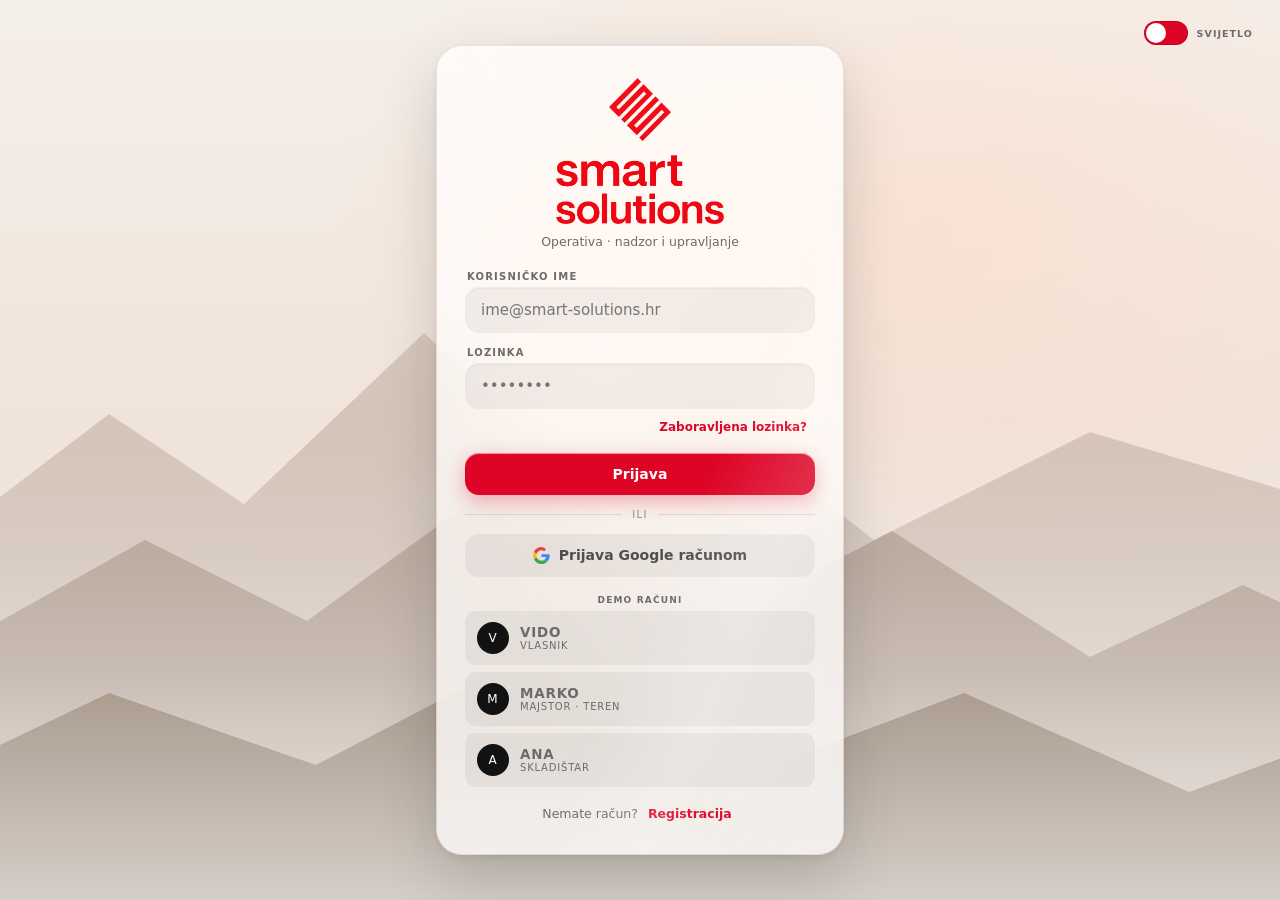
==== index.html @ b4aebbee "Fix all 30 confirmed findings from the multi-agent audit Correctness: role lockout impossible (empty" ====
<!doctype html>
<html lang="hr">
<head>
<meta charset="utf-8">
<meta name="viewport" content="width=device-width,initial-scale=1,viewport-fit=cover">
<meta name="theme-color" content="#F7F7F6">
<title>Smart Solutions · Operativa</title>
<link rel="icon" type="image/png" sizes="32x32" href="brand/favicon-32.png">
<link rel="apple-touch-icon" sizes="180x180" href="brand/apple-touch-180.png">
<link rel="manifest" href="manifest.webmanifest">
<link rel="stylesheet" href="css/app.css">
</head>
<body>
<!-- Splash: shown immediately, replaced by the login gate or the app shell. -->
<div id="splash" class="splash" aria-hidden="true">
  <div class="splash-mark logo-fx logo-mark-fx shine">
    <img src="brand/logo-mark.png" alt="">
  </div>
  <div class="splash-word"><img src="brand/logo-word.png" alt="smart solutions"></div>
</div>
<div id="app-root"></div>
<noscript>Smart Solutions Operativa zahtijeva JavaScript.</noscript>
<script type="module" src="js/app.js"></script>
</body>
</html>
---- css/app.css ----
/* ============================================================================
   Smart Solutions · Operativa — design language.
   Tokens follow the reference implementation (reference/nadzor-flote-
   dubrovnik.html) and design/DESIGN-DIRECTION.md: logo red, glass surfaces,
   snap easing, light/dark parity, reduced-motion support.
   ========================================================================== */

:root{
  --red:#DD0426; --red-d:#B00320; --red-soft:rgba(221,4,38,.08); --night:#121212;
  --ink:#121212; --ink2:#4F4F4F; --ink3:#6B6B6B; --ink4:#8A8A8A; --ink5:#E4E4E4;
  --paper:#F7F7F6; --sunk:rgba(18,18,18,.05);
  --glass:rgba(255,255,255,.58); --glass2:rgba(255,255,255,.74);
  --line:rgba(18,18,18,.10); --line2:rgba(18,18,18,.2);
  --display:"Archivo Black","Arial Black","Helvetica Neue",-apple-system,BlinkMacSystemFont,
            "Segoe UI",Roboto,system-ui,sans-serif;
  --sans:-apple-system,BlinkMacSystemFont,"Segoe UI",Roboto,"Helvetica Neue",system-ui,sans-serif;
  --mono:ui-monospace,"SF Mono","Cascadia Mono",Consolas,monospace;
  --snap:cubic-bezier(.2,0,0,1); --t:.2s;
  --rail:72px; --rail-open:280px;
  --r-card:20px; --r-ctl:14px;
  --shadow-1:0 1px 2px rgba(15,18,20,.05), 0 10px 30px rgba(15,18,20,.08);
  --shadow-2:0 2px 6px rgba(15,18,20,.07), 0 24px 60px rgba(15,18,20,.16);
  --hairline:inset 0 1px 0 rgba(255,255,255,.55);
  --bg-scene:url("../brand/bg-dawn.svg");
}
:root[data-theme="dark"]{
  --ink:#F4F4F4; --ink2:#B0B0B0; --ink3:#8C8C8C; --ink4:#757575; --ink5:#2C2C2C;
  --paper:#0D0D0D; --sunk:rgba(255,255,255,.06);
  --glass:rgba(20,26,32,.42); --glass2:rgba(22,28,34,.58);
  --line:rgba(255,255,255,.11); --line2:rgba(255,255,255,.2);
  --shadow-1:0 1px 2px rgba(0,0,0,.35), 0 10px 30px rgba(0,0,0,.45);
  --shadow-2:0 2px 6px rgba(0,0,0,.4), 0 24px 60px rgba(0,0,0,.6);
  --hairline:inset 0 1px 0 rgba(255,255,255,.09);
  --bg-scene:url("../brand/bg-night.svg");
}

*{box-sizing:border-box;-webkit-tap-highlight-color:transparent}
html,body{margin:0;padding:0;background:var(--paper);min-height:100%}
body{font-family:var(--sans);color:var(--ink);-webkit-font-smoothing:antialiased;
     transition:background .18s linear,color .18s linear;
     padding:env(safe-area-inset-top) env(safe-area-inset-right) env(safe-area-inset-bottom) env(safe-area-inset-left)}
button{font-family:inherit;color:inherit;background:none;border:0;cursor:pointer;font-size:inherit}
:focus-visible{outline:2px solid var(--red);outline-offset:2px}
a{color:var(--red);text-underline-offset:3px}
.mono{font-family:var(--mono);font-variant-numeric:tabular-nums}
::selection{background:var(--red);color:#fff}
@media (prefers-reduced-motion:reduce){*{animation:none!important;transition:none!important}}

/* nature behind everything: the glass has something real to refract. The
   scene sits far back, heavily veiled by the paper tone, so content stays
   calm while every frosted surface picks up depth. */
.wash{position:fixed;inset:0;pointer-events:none;z-index:0;
  background-image:var(--bg-scene);background-size:cover;background-position:center bottom;
  opacity:.5}
.wash::after{content:"";position:absolute;inset:0;
  background:linear-gradient(180deg,
    color-mix(in srgb, var(--paper) 88%, transparent) 0%,
    color-mix(in srgb, var(--paper) 62%, transparent) 46%,
    color-mix(in srgb, var(--paper) 78%, transparent) 100%)}
:root[data-theme="dark"] .wash{opacity:.6}

/* ══ the real logo, animated ══ */
.logo-fx{position:relative;display:inline-block;line-height:0;
         transition:transform .22s var(--snap),filter .22s var(--snap)}
.logo-fx img{display:block;width:100%;height:100%;object-fit:contain}
.logo-fx::after{content:"";position:absolute;inset:0;opacity:0;pointer-events:none;
  -webkit-mask:var(--logo-mask) center/contain no-repeat;
          mask:var(--logo-mask) center/contain no-repeat;
  background:linear-gradient(115deg,transparent 32%,rgba(255,255,255,.95) 50%,transparent 68%);
  background-size:240% 100%;background-position:130% 0}
.logo-fx:hover{transform:rotate(-3deg) scale(1.07);
  filter:drop-shadow(0 6px 18px rgba(221,4,38,.35))}
.logo-fx:hover::after,.logo-fx.shine::after{animation:sheen .9s var(--snap)}
@keyframes sheen{0%{background-position:130% 0;opacity:1}100%{background-position:-40% 0;opacity:1}}
.logo-mark-fx{--logo-mask:url("../brand/logo-mark.png")}
.logo-word-fx{--logo-mask:url("../brand/logo-word.png")}
.logo-idle img{animation:logo-idle 7s ease-in-out infinite}
@keyframes logo-idle{0%,100%{filter:drop-shadow(0 0 0 rgba(221,4,38,0))}
  50%{filter:drop-shadow(0 4px 16px rgba(221,4,38,.28))}}

.meta{font-size:9px;font-weight:800;letter-spacing:.13em;text-transform:uppercase;color:var(--ink3)}
.d{font-family:var(--display);font-weight:900;text-transform:uppercase;letter-spacing:-.035em}

/* ══ splash ══ */
.splash{position:fixed;inset:0;z-index:100;display:grid;place-items:center;align-content:center;
        gap:26px;background:#0b1220 url("../brand/bg-night.svg") center bottom/cover no-repeat}
.splash::before{content:"";position:absolute;inset:0;
  background:radial-gradient(60% 50% at 50% 42%, rgba(11,18,32,.0) 0%, rgba(11,18,32,.72) 100%)}
.splash-mark{width:120px;height:118px;position:relative;animation:splash-in .8s var(--snap) both;
  filter:drop-shadow(0 10px 34px rgba(221,4,38,.4))}
.splash-mark img{width:100%;height:100%;object-fit:contain;display:block}
.splash-word{width:min(230px,56vw);position:relative;animation:splash-in .8s var(--snap) .18s both;
  filter:drop-shadow(0 4px 22px rgba(0,0,0,.5))}
.splash-word img{width:100%;display:block}
.splash.out{animation:splash-out .32s var(--snap) both}
@keyframes splash-in{from{opacity:0;transform:scale(.85) translateY(10px)}to{opacity:1;transform:none}}
@keyframes splash-out{to{opacity:0;visibility:hidden}}

/* ══ login gate — nature scene, fogged glass card, soft light shaft ══ */
.gate{min-height:100dvh;display:grid;place-items:center;padding:24px;position:relative;z-index:1}
.gate-bg{position:fixed;inset:0;z-index:0;background-image:var(--bg-scene);
         background-size:cover;background-position:center bottom}
.gate-bg::after{content:"";position:absolute;inset:0;
  background:linear-gradient(180deg,
    color-mix(in srgb, var(--paper) 18%, transparent) 0%,
    transparent 45%,
    color-mix(in srgb, var(--paper) 34%, transparent) 100%)}
.login{width:min(408px,94vw);background:var(--glass2);
       backdrop-filter:blur(42px) saturate(180%);-webkit-backdrop-filter:blur(42px) saturate(180%);
       border:1px solid var(--line);border-radius:26px;padding:32px 28px;position:relative;z-index:1;
       overflow:hidden;box-shadow:var(--shadow-2),var(--hairline);
       animation:card-in .4s var(--snap) both}
/* the light shaft: a soft diagonal beam falling across the frost */
.login::before{content:"";position:absolute;top:-70%;right:-24%;width:52%;height:240%;
  transform:rotate(24deg);pointer-events:none;
  background:linear-gradient(90deg,transparent,rgba(255,255,255,.16) 45%,rgba(255,255,255,.05) 60%,transparent)}
:root[data-theme="dark"] .login::before{
  background:linear-gradient(90deg,transparent,rgba(255,255,255,.09) 45%,rgba(255,255,255,.03) 60%,transparent)}
@keyframes card-in{from{opacity:0;transform:translateY(16px) scale(.98)}to{opacity:1;transform:none}}
.login .mark{display:block;width:64px;height:63px;margin:0 auto 14px}
.login .word{display:block;width:168px;margin:0 auto 6px;text-align:center}
.login .sub{text-align:center;margin:0 0 22px;font-size:12.5px;color:var(--ink3)}
.login label{display:block;font-size:10px;font-weight:800;letter-spacing:.12em;
             text-transform:uppercase;color:var(--ink3);margin:14px 2px 5px}
.login input{width:100%;background:var(--sunk);border:1px solid transparent;border-radius:var(--r-ctl);
             padding:13px 15px;color:var(--ink);font-size:15px;font-family:inherit;outline:none;
             box-shadow:inset 0 1px 2px rgba(15,18,20,.05);
             transition:border-color .12s linear,background .12s linear}
.login input:focus{border-color:var(--red);background:transparent}
.btn{display:flex;align-items:center;justify-content:center;gap:9px;width:100%;padding:13px;
     border-radius:var(--r-ctl);font-weight:800;font-size:14px;
     transition:border-radius var(--t) var(--snap),background var(--t) linear,color var(--t) linear,
                box-shadow var(--t) linear,transform var(--t) var(--snap)}
.btn:hover{border-radius:9px;transform:translateY(-1px)}
.btn:active{transform:translateY(0) scale(.99)}
.btn-red{background:var(--red);color:#fff;box-shadow:0 6px 20px rgba(221,4,38,.3),var(--hairline)}
.btn-red:hover{background:var(--red-d);box-shadow:0 10px 28px rgba(221,4,38,.4)}
.btn-ghost{background:var(--sunk);color:var(--ink2)}
.btn-ghost:hover{color:var(--ink)}
.login .aux{display:flex;justify-content:space-between;align-items:center;margin:10px 2px 18px;
            font-size:12px;color:var(--ink3)}
.login .aux button{color:var(--red);font-weight:700;font-size:12px}
.login .or{display:flex;align-items:center;gap:10px;color:var(--ink4);font-size:10px;
           letter-spacing:.14em;text-transform:uppercase;margin:14px 0}
.login .or::before,.login .or::after{content:"";flex:1;height:1px;background:var(--line)}
.login .create{text-align:center;margin-top:18px;font-size:12.5px;color:var(--ink3)}
.login .create button{color:var(--red);font-weight:800}
.demo-users{display:grid;gap:7px;margin-top:6px}
.demo-user{display:flex;align-items:center;gap:11px;padding:11px 12px;border-radius:11px;
           background:var(--sunk);text-align:left;
           transition:border-radius var(--t) var(--snap),background var(--t) linear}
.demo-user:hover{background:var(--red-soft)}
.demo-user .av{width:32px;height:32px;flex:0 0 32px;border-radius:50%;background:var(--night);
               color:#fff;display:grid;place-items:center;font-family:var(--display);font-size:12px}
:root[data-theme="dark"] .demo-user .av{background:var(--red)}
.demo-user b{display:block;font-size:13.5px}
.demo-user span{font-size:10px;color:var(--ink3);letter-spacing:.08em;text-transform:uppercase}

/* theme slider */
.theme{display:inline-flex;align-items:center;gap:9px;padding:7px 9px;border-radius:9px;
       transition:border-radius var(--t) var(--snap),background var(--t) linear}
.theme:hover{background:var(--sunk)}
.tr{width:44px;height:24px;flex:0 0 44px;border-radius:13px;background:var(--red);position:relative;
    box-shadow:inset 0 0 0 1px rgba(0,0,0,.12)}
.tr i{position:absolute;top:2px;left:2px;width:20px;height:20px;border-radius:50%;background:#fff;
      transition:transform .16s var(--snap),background .16s linear}
:root[data-theme="dark"] .tr i{transform:translateX(20px);background:var(--night)}
.theme .lbl{font-size:9.5px;font-weight:800;letter-spacing:.11em;text-transform:uppercase;color:var(--ink3)}
.gate .theme{position:fixed;top:max(14px,env(safe-area-inset-top));right:18px;z-index:2}

/* ══ app shell ══ */
.shell{min-height:100dvh;position:relative;z-index:1}
main{min-height:100dvh;padding-left:var(--rail);transition:padding-left .2s var(--snap)}
.shell.pinned main{padding-left:var(--rail-open)}

/* left rail — collapsed 72px, expands on edge hover / pin; never pushes content
   unless pinned (and then smoothly) */
.rail{position:fixed;left:0;top:0;bottom:0;width:var(--rail);z-index:40;display:flex;
      flex-direction:column;gap:4px;padding:14px 10px;overflow:hidden;
      background:var(--glass);backdrop-filter:blur(26px) saturate(190%);
      -webkit-backdrop-filter:blur(26px) saturate(190%);border-right:1px solid var(--line);
      transition:width .2s var(--snap)}
.rail:hover,.rail.open,.rail:focus-within{width:var(--rail-open)}
.rail .brand{display:flex;align-items:center;gap:11px;padding:6px 8px;margin-bottom:10px;
             border-radius:12px;transition:background var(--t) linear}
.rail .brand:hover{background:var(--sunk)}
.rail .mark{width:34px;height:33px;flex:0 0 34px}
.rail .mark .logo-fx{width:100%;height:100%}
.wm-img{width:118px;flex:0 0 118px;opacity:0;transition:opacity .14s linear}
.wm-img .logo-fx{width:100%}
.rail:hover .wm-img,.rail.open .wm-img,.rail:focus-within .wm-img{opacity:1}
.nl{display:flex;align-items:center;gap:12px;width:100%;min-height:48px;padding:0 15px;
    border-radius:10px;font-size:13.5px;font-weight:700;color:var(--ink2);position:relative;
    overflow:hidden;white-space:nowrap;
    transition:border-radius var(--t) var(--snap),background var(--t) linear,color var(--t) linear}
.nl::before{content:"";position:absolute;left:0;top:0;bottom:0;width:3px;background:var(--red);
            transform:scaleY(0);transform-origin:top;transition:transform var(--t) var(--snap)}
.nl:hover{background:var(--sunk);color:var(--ink)}
.nl:hover::before{transform:scaleY(1)}
.nl.on{background:var(--night);color:#fff}
:root[data-theme="dark"] .nl.on{background:var(--red)}
.nl.on::before{transform:scaleY(1)}
:root[data-theme="dark"] .nl.on::before{background:#fff}
.nl .ic{flex:0 0 18px;color:var(--ink3);transition:color var(--t) linear}
.nl.on .ic{color:var(--red)}
:root[data-theme="dark"] .nl.on .ic{color:#fff}
.nl .txt{opacity:0;transition:opacity .14s linear}
.rail:hover .txt,.rail.open .txt,.rail:focus-within .txt{opacity:1}
.rail .foot{margin-top:auto;display:flex;flex-direction:column;gap:6px}
.rail .acct{display:flex;align-items:center;gap:10px;padding:8px;border-radius:10px;
            background:var(--sunk);white-space:nowrap;overflow:hidden;
            transition:border-radius var(--t) var(--snap)}
.rail .acct:hover{background:var(--glass2)}
.rail .av{width:30px;height:30px;flex:0 0 30px;border-radius:50%;background:var(--night);color:#fff;
          display:grid;place-items:center;font-family:var(--display);font-size:11px}
:root[data-theme="dark"] .rail .av{background:var(--red)}
.rail .acct b{font-size:12.5px;display:block;line-height:1.1}
.rail .acct span{font-size:8.5px;letter-spacing:.1em;text-transform:uppercase;color:var(--ink3)}

/* top bar */
.top{position:sticky;top:0;z-index:30;background:var(--glass2);
     backdrop-filter:blur(26px) saturate(190%);-webkit-backdrop-filter:blur(26px) saturate(190%);
     border-bottom:1px solid var(--line);padding:13px 26px;display:flex;align-items:center;gap:14px}
.top h1{font-family:var(--display);font-weight:900;font-size:18px;text-transform:uppercase;
        letter-spacing:-.035em;margin:0;line-height:1}
.demo-badge{font-size:8.5px;font-weight:900;letter-spacing:.12em;color:#fff;background:var(--red);
      padding:3px 7px;text-transform:uppercase}
.top .right{margin-left:auto;display:flex;align-items:center;gap:8px}

/* the stage: full width; ultrawide gets the elegant 80dvw stage */
.stage{padding:22px 26px 90px;max-width:none;margin:0 auto}
.ultrawide .stage{width:80dvw;max-width:80dvw}

/* ══ glass cards ══ */
.cards{display:grid;grid-template-columns:repeat(4,1fr);gap:12px;margin-bottom:12px}
@media(max-width:1100px){.cards{grid-template-columns:repeat(2,1fr)}}
@media(max-width:520px){.cards{grid-template-columns:1fr}}
.card{background:var(--glass);backdrop-filter:blur(28px) saturate(180%);
      -webkit-backdrop-filter:blur(28px) saturate(180%);border:1px solid var(--line);
      border-radius:var(--r-card);padding:18px;position:relative;overflow:hidden;
      box-shadow:var(--shadow-1),var(--hairline);
      transition:border-radius var(--t) var(--snap),border-color var(--t) linear,
                 box-shadow var(--t) linear}
.card:hover{box-shadow:var(--shadow-2),var(--hairline)}
.card::before{content:"";position:absolute;left:0;top:0;bottom:0;width:3px;background:var(--red);
              transform:scaleY(0);transform-origin:top;transition:transform var(--t) var(--snap)}
.card:hover{border-color:var(--line2)}
.card:hover::before{transform:scaleY(1)}
.card .v{font-family:var(--display);font-weight:900;font-size:36px;letter-spacing:-.05em;
         line-height:.95;margin-top:7px;font-variant-numeric:tabular-nums}
.card.alarm{background:var(--red);border-color:transparent;color:#fff}
.card.alarm .meta{color:rgba(255,255,255,.65)}
.card.alarm::before{background:#fff}
/* dealt entrance: cards fly in from center, pairs left/right, ≤620 ms */
.deal .card{animation:deal .26s var(--snap) both;animation-delay:var(--deal-delay,0ms)}
.deal .card.from-left{--fly: -46px}
.deal .card.from-right{--fly: 46px}
@keyframes deal{from{opacity:0;transform:translateX(var(--fly,0)) scale(.96)}to{opacity:1;transform:none}}

.panel{background:var(--glass);backdrop-filter:blur(28px) saturate(180%);
       -webkit-backdrop-filter:blur(28px) saturate(180%);border:1px solid var(--line);
       border-radius:var(--r-card);overflow:hidden;margin-bottom:12px;
       box-shadow:var(--shadow-1),var(--hairline)}
.panel .ph{padding:14px 16px 10px;display:flex;align-items:center;gap:10px}
.panel .ph h2{font-family:var(--display);font-weight:900;font-size:12.5px;text-transform:uppercase;
              letter-spacing:-.02em;margin:0}
.row{display:flex;align-items:center;gap:12px;padding:12px 16px;width:100%;text-align:left;
     position:relative;overflow:hidden;transition:background var(--t) linear}
.row+.row{box-shadow:inset 0 1px 0 var(--line)}
.row::before{content:"";position:absolute;left:0;top:0;bottom:0;width:3px;background:var(--red);
             transform:scaleY(0);transition:transform var(--t) var(--snap)}
.row:hover{background:var(--sunk)}
.row:hover::before{transform:scaleY(1)}
.row img{width:44px;height:44px;flex:0 0 44px;border-radius:9px;object-fit:cover;background:var(--sunk)}
.row .b{flex:1;min-width:0}
.row .n{font-size:13.5px;font-weight:800;white-space:nowrap;overflow:hidden;text-overflow:ellipsis}
.row .a{font-size:9.5px;color:var(--ink3);margin-top:2px;letter-spacing:.07em;text-transform:uppercase;
        white-space:nowrap;overflow:hidden;text-overflow:ellipsis}
.row .rt{text-align:right;flex:0 0 auto}
.row .big{font-family:var(--display);font-weight:900;font-size:15px;letter-spacing:-.04em;
          font-variant-numeric:tabular-nums;display:block}
.row .ag{font-size:8.5px;color:var(--ink3);letter-spacing:.08em;text-transform:uppercase}
.badge-low{font-size:8px;font-weight:900;letter-spacing:.1em;padding:2.5px 6px;background:var(--red);
           color:#fff;text-transform:uppercase}
.searchbar{margin:0 0 12px;display:flex;gap:9px}
.searchbar input{flex:1;background:var(--glass2);border:1px solid var(--line);border-radius:12px;box-shadow:var(--shadow-1);
                 padding:12px 15px;color:var(--ink);font-size:14.5px;font-family:inherit;outline:none;
                 transition:border-color .12s linear}
.searchbar input:focus{border-color:var(--red)}

/* ══ right utility shelf — hidden capsule, revealed at the edge ══ */
.shelf{position:fixed;right:0;top:50%;transform:translateY(-50%);z-index:35;display:flex;
       align-items:center}
/* the handle is a real button: 44px touch/keyboard target with a slim visual */
.shelf .handle{width:26px;height:88px;padding:0;border:0;background:none;position:relative;
               cursor:pointer;display:block}
.shelf .handle::after{content:"";position:absolute;right:0;top:50%;transform:translateY(-50%);
               width:5px;height:74px;border-radius:4px 0 0 4px;background:var(--red);opacity:.45;
               transition:opacity var(--t) linear}
.shelf:hover .handle::after,.shelf:focus-within .handle::after,
.shelf.open .handle::after{opacity:0}
.shelf .capsule{display:flex;flex-direction:column;gap:6px;padding:10px 8px;margin-right:-84px;
        border-radius:18px 0 0 18px;background:var(--glass2);border:1px solid var(--line);box-shadow:var(--shadow-2);
        border-right:0;backdrop-filter:blur(26px) saturate(190%);
        -webkit-backdrop-filter:blur(26px) saturate(190%);
        transition:margin-right .2s var(--snap)}
.shelf:hover .capsule,.shelf:focus-within .capsule,.shelf.open .capsule{margin-right:0}
.shelf a{display:grid;place-items:center;width:46px;height:46px;border-radius:12px;color:var(--ink3);
         transition:border-radius var(--t) var(--snap),background var(--t) linear,color var(--t) linear}
.shelf a:hover{background:var(--sunk);color:var(--brand,var(--ink))}
.shelf svg{width:21px;height:21px}

/* ══ big-controls mode (majstor / field role): big buttons, big numbers,
   big letters — including the secondary text a technician actually reads ══ */
.field-mode .row{padding:16px}
.field-mode .row .n{font-size:16.5px}
.field-mode .row .big{font-size:21px}
.field-mode .row .a{font-size:12px}
.field-mode .row .ag{font-size:11px}
.field-mode .meta{font-size:11px}
.field-mode .btn{padding:17px;font-size:16.5px}
.field-mode .btn-sq{min-width:52px;min-height:52px}
.field-mode .searchbar input{padding:16px 18px;font-size:17px}
.field-mode .card .v{font-size:44px}
.field-mode .nl{min-height:54px;font-size:15px}

/* ══ inline row actions — real touch targets ══ */
.acts-inline{display:flex;gap:6px}
.btn-sq{width:auto;min-width:44px;min-height:44px;padding:9px 13px}
.btn-sq.wide{min-width:88px}
.btn-sq:disabled{opacity:.55;cursor:default}

/* ══ scanned-item detail ══ */
.detail-img{width:84px;height:84px;flex:0 0 84px;border-radius:14px;object-fit:cover;
            background:var(--sunk)}
.a.warn{color:var(--red);font-weight:800}

/* ══ top-bar compact controls (phones — the rail foot is hidden there) ══ */
.top .right{margin-left:auto;display:flex;align-items:center;gap:6px}
.top-mini{display:none}
.top-logout{width:44px;height:44px;border-radius:12px;display:none;place-items:center;
            background:var(--sunk);color:var(--ink2)}
.top-logout:hover{color:var(--ink)}

/* ══ rail pin control ══ */
.nl.pin{min-height:40px;color:var(--ink3)}
.nl.pin[aria-pressed="true"] .ic{color:var(--red)}

/* ══ toast / modal ══ */
.toast{position:fixed;left:50%;bottom:26px;transform:translate(-50%,16px);z-index:90;opacity:0;
       background:var(--night);color:#fff;padding:11px 18px;border-radius:12px;font-size:13.5px;
       pointer-events:none;transition:opacity .18s linear,transform .2s var(--snap)}
:root[data-theme="dark"] .toast{background:var(--red)}
.toast.on{opacity:1;transform:translate(-50%,0)}
.scrim{position:fixed;inset:0;z-index:60;background:rgba(18,18,18,.4);backdrop-filter:blur(3px);
       display:grid;place-items:center;padding:20px;animation:fade .16s linear both}
@keyframes fade{from{opacity:0}}
.modal{width:min(420px,94vw);background:var(--glass2);backdrop-filter:blur(38px) saturate(180%);box-shadow:var(--shadow-2),var(--hairline);
       -webkit-backdrop-filter:blur(30px) saturate(190%);border:1px solid var(--line2);
       border-radius:16px;padding:22px;animation:card-in .22s var(--snap) both}
.modal h2{font-family:var(--display);font-weight:900;font-size:15px;text-transform:uppercase;
          letter-spacing:-.03em;margin:0 0 8px}
.modal p{font-size:13.5px;color:var(--ink2);line-height:1.55;margin:0 0 16px}
.modal .acts{display:flex;gap:8px}

/* ══ responsive ══ */
@media(max-width:700px){
  :root{--rail:0px}
  main{padding-left:0;padding-bottom:64px}
  .rail{top:auto;bottom:0;right:0;left:0;width:auto;height:60px;flex-direction:row;
        align-items:center;gap:0;padding:4px 6px calc(4px + env(safe-area-inset-bottom));
        border-right:0;border-top:1px solid var(--line)}
  .rail:hover,.rail.open,.rail:focus-within{width:auto}
  .rail .brand,.rail .foot{display:none}
  .rail nav{display:flex;flex:1;justify-content:space-around;width:100%}
  .nl{flex-direction:column;gap:3px;min-height:52px;padding:5px 8px;font-size:9px;flex:1;
      justify-content:center}
  .nl .txt{opacity:1;font-size:9px;letter-spacing:.04em}
  .nl::before{display:none}
  .shelf{display:none}
  .stage{padding:16px 14px 80px}
  .top{padding:12px 14px}
  .nl.pin{display:none}
  /* the rail foot is gone on phones — essential controls surface up top */
  .top-mini{display:inline-flex}
  .top-logout{display:grid}
  /* fewer, cheaper blur layers on small GPUs */
  .card,.panel{backdrop-filter:blur(14px) saturate(160%);
               -webkit-backdrop-filter:blur(14px) saturate(160%)}
}

/* gate exit: the continuous login → dashboard transition */
.gate.out{animation:gate-out .34s var(--snap) both}
@keyframes gate-out{to{opacity:0;transform:scale(1.02)}}
.gate.out .login{animation:login-out .3s var(--snap) both}
@keyframes login-out{to{opacity:0;transform:translateY(-14px) scale(.985)}}
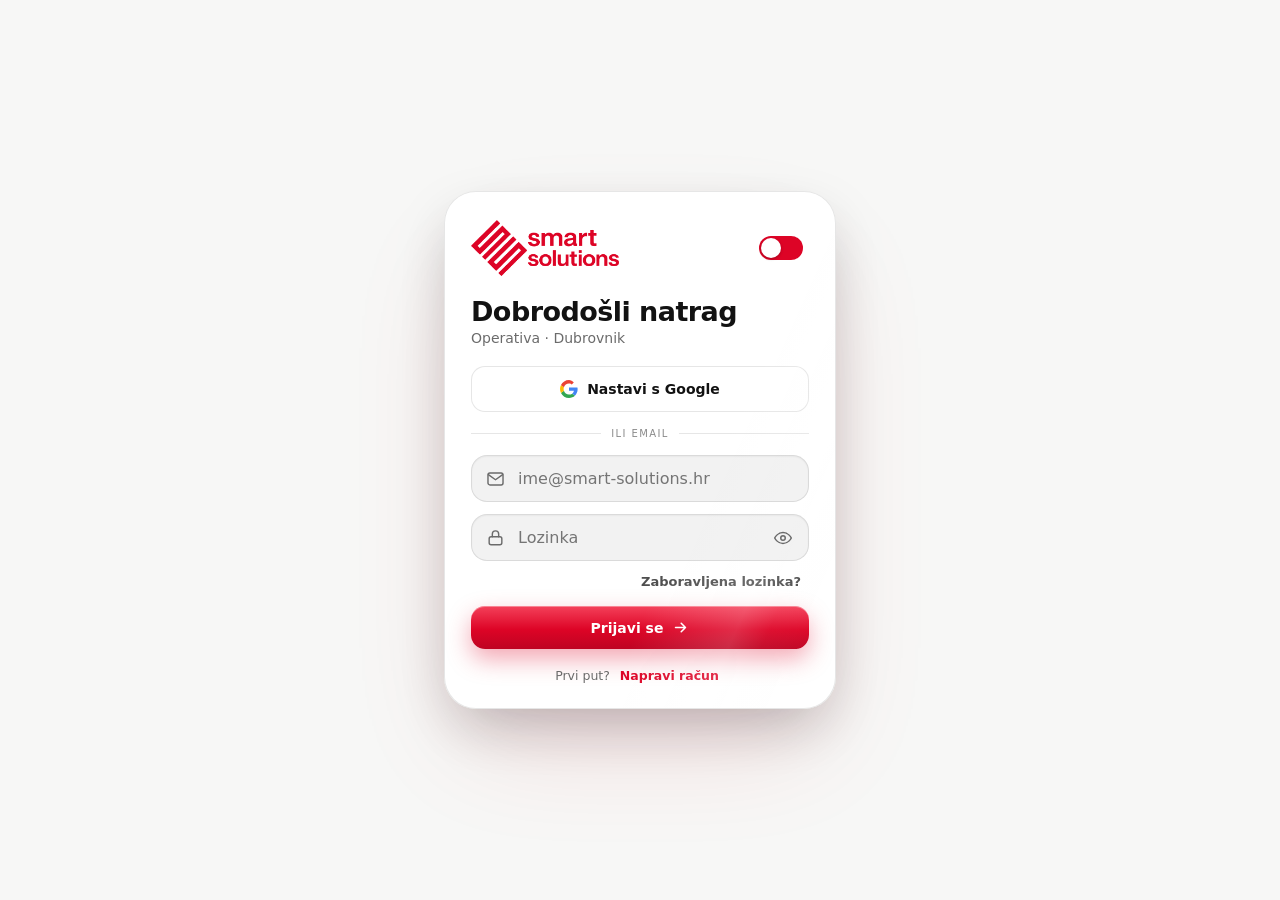
==== commit 990da65c: "Redesign login to ASC-style card with startup-only motion - Login card rebuilt to the ASC layout: fu" ====
--- a/index.html
+++ b/index.html
@@ -9,16 +9,19 @@
 <link rel="apple-touch-icon" sizes="180x180" href="brand/apple-touch-180.png">
 <link rel="manifest" href="manifest.webmanifest">
 <link rel="stylesheet" href="css/app.css">
+<script>
+// Before first paint: honor the stored theme (or the OS) so dark-mode users
+// never get a white flash while the module graph loads.
+try {
+  var t = JSON.parse(localStorage.getItem("ss.theme"));
+  if (t === null || t === undefined) t = matchMedia("(prefers-color-scheme: dark)").matches;
+  document.documentElement.setAttribute("data-theme", t ? "dark" : "light");
+} catch (e) { /* default light */ }
+</script>
 </head>
 <body>
-<!-- Splash: shown immediately, replaced by the login gate or the app shell. -->
-<div id="splash" class="splash" aria-hidden="true">
-  <div class="splash-mark logo-fx logo-mark-fx shine">
-    <img src="brand/logo-mark.png" alt="">
-  </div>
-  <div class="splash-word"><img src="brand/logo-word.png" alt="smart solutions"></div>
-</div>
 <div id="app-root"></div>
+<div id="toast" class="toast" role="status" aria-live="polite"></div>
 <noscript>Smart Solutions Operativa zahtijeva JavaScript.</noscript>
 <script type="module" src="js/app.js"></script>
 </body>
--- a/css/app.css
+++ b/css/app.css
@@ -25,8 +25,8 @@
 }
 :root[data-theme="dark"]{
   --ink:#F4F4F4; --ink2:#B0B0B0; --ink3:#8C8C8C; --ink4:#757575; --ink5:#2C2C2C;
-  --paper:#0D0D0D; --sunk:rgba(255,255,255,.06);
-  --glass:rgba(20,26,32,.42); --glass2:rgba(22,28,34,.58);
+  --paper:#0D0D0E; --sunk:rgba(255,255,255,.06);
+  --glass:rgba(23,24,27,.5); --glass2:rgba(27,28,31,.66);
   --line:rgba(255,255,255,.11); --line2:rgba(255,255,255,.2);
   --shadow-1:0 1px 2px rgba(0,0,0,.35), 0 10px 30px rgba(0,0,0,.45);
   --shadow-2:0 2px 6px rgba(0,0,0,.4), 0 24px 60px rgba(0,0,0,.6);
@@ -35,14 +35,16 @@
 }
 
 *{box-sizing:border-box;-webkit-tap-highlight-color:transparent}
-html,body{margin:0;padding:0;background:var(--paper);min-height:100%}
+html,body{margin:0;padding:0;background:var(--paper);min-height:100%;
+          width:100%;overflow-x:hidden}
 body{font-family:var(--sans);color:var(--ink);-webkit-font-smoothing:antialiased;
-     transition:background .18s linear,color .18s linear;
-     padding:env(safe-area-inset-top) env(safe-area-inset-right) env(safe-area-inset-bottom) env(safe-area-inset-left)}
+     transition:background .18s linear,color .18s linear}
 button{font-family:inherit;color:inherit;background:none;border:0;cursor:pointer;font-size:inherit}
 :focus-visible{outline:2px solid var(--red);outline-offset:2px}
 a{color:var(--red);text-underline-offset:3px}
 .mono{font-family:var(--mono);font-variant-numeric:tabular-nums}
+.sr-only{position:absolute;width:1px;height:1px;margin:-1px;padding:0;overflow:hidden;
+         clip:rect(0 0 0 0);white-space:nowrap;border:0}
 ::selection{background:var(--red);color:#fff}
 @media (prefers-reduced-motion:reduce){*{animation:none!important;transition:none!important}}
 
@@ -74,42 +76,78 @@
 @keyframes sheen{0%{background-position:130% 0;opacity:1}100%{background-position:-40% 0;opacity:1}}
 .logo-mark-fx{--logo-mask:url("../brand/logo-mark.png")}
 .logo-word-fx{--logo-mask:url("../brand/logo-word.png")}
+.logo-full-fx{--logo-mask:url("../brand/logo-full.png")}
 .logo-idle img{animation:logo-idle 7s ease-in-out infinite}
 @keyframes logo-idle{0%,100%{filter:drop-shadow(0 0 0 rgba(221,4,38,0))}
   50%{filter:drop-shadow(0 4px 16px rgba(221,4,38,.28))}}
 
 .meta{font-size:9px;font-weight:800;letter-spacing:.13em;text-transform:uppercase;color:var(--ink3)}
-.d{font-family:var(--display);font-weight:900;text-transform:uppercase;letter-spacing:-.035em}
-
-/* ══ splash ══ */
-.splash{position:fixed;inset:0;z-index:100;display:grid;place-items:center;align-content:center;
-        gap:26px;background:#0b1220 url("../brand/bg-night.svg") center bottom/cover no-repeat}
-.splash::before{content:"";position:absolute;inset:0;
-  background:radial-gradient(60% 50% at 50% 42%, rgba(11,18,32,.0) 0%, rgba(11,18,32,.72) 100%)}
-.splash-mark{width:120px;height:118px;position:relative;animation:splash-in .8s var(--snap) both;
-  filter:drop-shadow(0 10px 34px rgba(221,4,38,.4))}
-.splash-mark img{width:100%;height:100%;object-fit:contain;display:block}
-.splash-word{width:min(230px,56vw);position:relative;animation:splash-in .8s var(--snap) .18s both;
-  filter:drop-shadow(0 4px 22px rgba(0,0,0,.5))}
-.splash-word img{width:100%;display:block}
-.splash.out{animation:splash-out .32s var(--snap) both}
-@keyframes splash-in{from{opacity:0;transform:scale(.85) translateY(10px)}to{opacity:1;transform:none}}
-@keyframes splash-out{to{opacity:0;visibility:hidden}}
-
-/* ══ login gate — nature scene, fogged glass card, soft light shaft ══ */
-.gate{min-height:100dvh;display:grid;place-items:center;padding:24px;position:relative;z-index:1}
-.gate-bg{position:fixed;inset:0;z-index:0;background-image:var(--bg-scene);
-         background-size:cover;background-position:center bottom}
-.gate-bg::after{content:"";position:absolute;inset:0;
-  background:linear-gradient(180deg,
-    color-mix(in srgb, var(--paper) 18%, transparent) 0%,
-    transparent 45%,
-    color-mix(in srgb, var(--paper) 34%, transparent) 100%)}
-.login{width:min(408px,94vw);background:var(--glass2);
-       backdrop-filter:blur(42px) saturate(180%);-webkit-backdrop-filter:blur(42px) saturate(180%);
-       border:1px solid var(--line);border-radius:26px;padding:32px 28px;position:relative;z-index:1;
-       overflow:hidden;box-shadow:var(--shadow-2),var(--hairline);
+
+/* ══ login gate — nature scene, fogged glass card, soft light shaft ══
+   Startup (.enter): the app fades in, the logo symbol blur-fades in first,
+   then one quick shimmer of light crosses the screen and reveals the card.
+   No bouncing, no scaling — and after startup the logo never animates. */
+.gate{min-height:100dvh;display:grid;place-items:center;position:relative;z-index:1;
+      padding:calc(20px + env(safe-area-inset-top)) 20px calc(20px + env(safe-area-inset-bottom))}
+.gate.enter{animation:app-fade .5s ease both}
+@keyframes app-fade{from{opacity:0}}
+.gate.enter .login-logo img{animation:blur-in .8s ease .15s both}
+@keyframes blur-in{from{opacity:0;filter:blur(16px)}to{opacity:1;filter:blur(0)}}
+.gate .shimmer{position:fixed;inset:0;z-index:3;pointer-events:none;opacity:0;
+  background:linear-gradient(105deg,transparent 40%,rgba(255,255,255,.5) 50%,transparent 60%);
+  background-size:280% 100%;background-position:120% 0}
+.gate.enter .shimmer{animation:screen-shimmer .8s ease .9s}
+:root[data-theme="dark"] .gate .shimmer{
+  background:linear-gradient(105deg,transparent 40%,rgba(255,255,255,.22) 50%,transparent 60%);
+  background-size:280% 100%}
+@keyframes screen-shimmer{0%{opacity:1;background-position:120% 0}
+  100%{opacity:1;background-position:-60% 0}}
+.gate:not(.enter) .shimmer{display:none}
+/* the shimmer "reveals" the glass card as it passes */
+.gate.enter .login{animation:card-reveal .7s ease .95s both}
+@keyframes card-reveal{from{opacity:0;filter:blur(8px)}to{opacity:1;filter:blur(0)}}
+.gate:not(.enter) .login{animation:card-in .3s var(--snap) both}
+/* the login logo is still: no hover lift, no idle glow, no click animation —
+   only the single startup sheen across the symbol */
+.login .logo-fx{transition:none}
+.login .logo-fx:hover{transform:none;filter:none}
+.login .logo-fx:hover::after{animation:none}
+.login .shine-once::after{animation:sheen .9s var(--snap) 1.7s}
+/* the logon backdrop is a single quiet tone, like ASC — the panel's
+   underglow is what gives the screen its depth */
+.gate-bg{position:fixed;inset:0;z-index:0;background:var(--paper)}
+.login{width:min(392px,92vw);background:rgba(255,255,255,.94);
+       backdrop-filter:blur(24px) saturate(160%);-webkit-backdrop-filter:blur(24px) saturate(160%);
+       border:1px solid var(--line);border-radius:32px;padding:28px 26px 24px;position:relative;
+       z-index:1;overflow:hidden;
+       box-shadow:0 24px 60px -12px rgba(15,18,20,.28),
+                  0 48px 120px -24px rgba(221,4,38,.14),
+                  var(--hairline);
        animation:card-in .4s var(--snap) both}
+:root[data-theme="dark"] .login{background:rgba(23,24,27,.94);
+  box-shadow:0 24px 60px -12px rgba(0,0,0,.7),
+             0 48px 120px -24px rgba(221,4,38,.2),
+             var(--hairline)}
+.login-top{display:flex;align-items:center;justify-content:space-between;margin-bottom:20px}
+.login-logo{width:148px;flex:0 0 148px}
+.login-logo img{width:100%;display:block}
+.hello{font-family:var(--sans);font-weight:800;font-size:27px;letter-spacing:-.02em;
+       margin:0 0 3px;color:var(--ink)}
+.hello-sub{margin:0 0 20px;font-size:14px;color:var(--ink3)}
+.btn-google{background:rgba(255,255,255,.55);border:1px solid var(--line);color:var(--ink);
+            font-weight:700;border-radius:16px}
+:root[data-theme="dark"] .btn-google{background:rgba(255,255,255,.07)}
+.btn-google:hover{border-color:var(--line2)}
+.field{position:relative;margin-bottom:12px}
+.f-ic{position:absolute;left:15px;top:50%;transform:translateY(-50%);width:19px;height:19px;
+      color:var(--ink3);pointer-events:none}
+.field input{padding-left:46px !important}
+.f-eye{position:absolute;right:6px;top:50%;transform:translateY(-50%);width:40px;height:40px;
+       display:grid;place-items:center;color:var(--ink3);border-radius:10px}
+.f-eye:hover{color:var(--ink)}
+.f-eye svg{width:20px;height:20px}
+.field:has(.f-eye) input{padding-right:48px !important}
+.btn-cta{border-radius:18px;padding:15px;font-size:15.5px;gap:10px}
 /* the light shaft: a soft diagonal beam falling across the frost */
 .login::before{content:"";position:absolute;top:-70%;right:-24%;width:52%;height:240%;
   transform:rotate(24deg);pointer-events:none;
@@ -117,13 +155,8 @@
 :root[data-theme="dark"] .login::before{
   background:linear-gradient(90deg,transparent,rgba(255,255,255,.09) 45%,rgba(255,255,255,.03) 60%,transparent)}
 @keyframes card-in{from{opacity:0;transform:translateY(16px) scale(.98)}to{opacity:1;transform:none}}
-.login .mark{display:block;width:64px;height:63px;margin:0 auto 14px}
-.login .word{display:block;width:168px;margin:0 auto 6px;text-align:center}
-.login .sub{text-align:center;margin:0 0 22px;font-size:12.5px;color:var(--ink3)}
-.login label{display:block;font-size:10px;font-weight:800;letter-spacing:.12em;
-             text-transform:uppercase;color:var(--ink3);margin:14px 2px 5px}
-.login input{width:100%;background:var(--sunk);border:1px solid transparent;border-radius:var(--r-ctl);
-             padding:13px 15px;color:var(--ink);font-size:15px;font-family:inherit;outline:none;
+.login input{width:100%;background:var(--sunk);border:1px solid var(--line);border-radius:16px;
+             padding:13px 15px;color:var(--ink);font-size:16px;font-family:inherit;outline:none;
              box-shadow:inset 0 1px 2px rgba(15,18,20,.05);
              transition:border-color .12s linear,background .12s linear}
 .login input:focus{border-color:var(--red);background:transparent}
@@ -133,15 +166,18 @@
                 box-shadow var(--t) linear,transform var(--t) var(--snap)}
 .btn:hover{border-radius:9px;transform:translateY(-1px)}
 .btn:active{transform:translateY(0) scale(.99)}
-.btn-red{background:var(--red);color:#fff;box-shadow:0 6px 20px rgba(221,4,38,.3),var(--hairline)}
-.btn-red:hover{background:var(--red-d);box-shadow:0 10px 28px rgba(221,4,38,.4)}
+.btn-red{background:linear-gradient(180deg,#F4415A 0%,var(--red) 55%,#BE0322 100%);
+         color:#fff;box-shadow:0 10px 24px rgba(221,4,38,.35),
+         inset 0 1px 0 rgba(255,255,255,.35)}
+.btn-red:hover{background:linear-gradient(180deg,#F75065 0%,#E20527 55%,var(--red-d) 100%);
+         box-shadow:0 14px 30px rgba(221,4,38,.45),inset 0 1px 0 rgba(255,255,255,.35)}
 .btn-ghost{background:var(--sunk);color:var(--ink2)}
 .btn-ghost:hover{color:var(--ink)}
-.login .aux{display:flex;justify-content:space-between;align-items:center;margin:10px 2px 18px;
-            font-size:12px;color:var(--ink3)}
-.login .aux button{color:var(--red);font-weight:700;font-size:12px}
+.login .aux{display:flex;justify-content:space-between;align-items:center;margin:2px 2px 16px;
+            font-size:13px}
+.login .aux button{color:var(--ink2);font-weight:700;font-size:13px}
 .login .or{display:flex;align-items:center;gap:10px;color:var(--ink4);font-size:10px;
-           letter-spacing:.14em;text-transform:uppercase;margin:14px 0}
+           letter-spacing:.14em;text-transform:uppercase;margin:16px 0}
 .login .or::before,.login .or::after{content:"";flex:1;height:1px;background:var(--line)}
 .login .create{text-align:center;margin-top:18px;font-size:12.5px;color:var(--ink3)}
 .login .create button{color:var(--red);font-weight:800}
@@ -157,16 +193,12 @@
 .demo-user span{font-size:10px;color:var(--ink3);letter-spacing:.08em;text-transform:uppercase}
 
 /* theme slider */
-.theme{display:inline-flex;align-items:center;gap:9px;padding:7px 9px;border-radius:9px;
-       transition:border-radius var(--t) var(--snap),background var(--t) linear}
-.theme:hover{background:var(--sunk)}
-.tr{width:44px;height:24px;flex:0 0 44px;border-radius:13px;background:var(--red);position:relative;
-    box-shadow:inset 0 0 0 1px rgba(0,0,0,.12)}
+.theme{display:inline-flex;align-items:center;padding:6px;border-radius:999px}
+.tr{width:44px;height:24px;flex:0 0 44px;border-radius:13px;background:var(--red);position:relative}
 .tr i{position:absolute;top:2px;left:2px;width:20px;height:20px;border-radius:50%;background:#fff;
+      box-shadow:0 1px 3px rgba(0,0,0,.25);
       transition:transform .16s var(--snap),background .16s linear}
 :root[data-theme="dark"] .tr i{transform:translateX(20px);background:var(--night)}
-.theme .lbl{font-size:9.5px;font-weight:800;letter-spacing:.11em;text-transform:uppercase;color:var(--ink3)}
-.gate .theme{position:fixed;top:max(14px,env(safe-area-inset-top));right:18px;z-index:2}
 
 /* ══ app shell ══ */
 .shell{min-height:100dvh;position:relative;z-index:1}
@@ -220,12 +252,12 @@
 /* top bar */
 .top{position:sticky;top:0;z-index:30;background:var(--glass2);
      backdrop-filter:blur(26px) saturate(190%);-webkit-backdrop-filter:blur(26px) saturate(190%);
-     border-bottom:1px solid var(--line);padding:13px 26px;display:flex;align-items:center;gap:14px}
+     border-bottom:1px solid var(--line);display:flex;align-items:center;gap:14px;
+     padding:calc(13px + env(safe-area-inset-top)) 26px 13px}
 .top h1{font-family:var(--display);font-weight:900;font-size:18px;text-transform:uppercase;
         letter-spacing:-.035em;margin:0;line-height:1}
 .demo-badge{font-size:8.5px;font-weight:900;letter-spacing:.12em;color:#fff;background:var(--red);
       padding:3px 7px;text-transform:uppercase}
-.top .right{margin-left:auto;display:flex;align-items:center;gap:8px}
 
 /* the stage: full width; ultrawide gets the elegant 80dvw stage */
 .stage{padding:22px 26px 90px;max-width:none;margin:0 auto}
@@ -249,7 +281,7 @@
 .card .v{font-family:var(--display);font-weight:900;font-size:36px;letter-spacing:-.05em;
          line-height:.95;margin-top:7px;font-variant-numeric:tabular-nums}
 .card.alarm{background:var(--red);border-color:transparent;color:#fff}
-.card.alarm .meta{color:rgba(255,255,255,.65)}
+.card.alarm .meta{color:#fff}
 .card.alarm::before{background:#fff}
 /* dealt entrance: cards fly in from center, pairs left/right, ≤620 ms */
 .deal .card{animation:deal .26s var(--snap) both;animation-delay:var(--deal-delay,0ms)}
@@ -284,21 +316,21 @@
            color:#fff;text-transform:uppercase}
 .searchbar{margin:0 0 12px;display:flex;gap:9px}
 .searchbar input{flex:1;background:var(--glass2);border:1px solid var(--line);border-radius:12px;box-shadow:var(--shadow-1);
-                 padding:12px 15px;color:var(--ink);font-size:14.5px;font-family:inherit;outline:none;
+                 padding:12px 15px;color:var(--ink);font-size:16px;font-family:inherit;outline:none;
                  transition:border-color .12s linear}
 .searchbar input:focus{border-color:var(--red)}
 
 /* ══ right utility shelf — hidden capsule, revealed at the edge ══ */
 .shelf{position:fixed;right:0;top:50%;transform:translateY(-50%);z-index:35;display:flex;
-       align-items:center}
-/* the handle is a real button: 44px touch/keyboard target with a slim visual */
-.shelf .handle{width:26px;height:88px;padding:0;border:0;background:none;position:relative;
+       flex-direction:row-reverse;align-items:center}
+/* the handle is a real button: 44px-wide touch/keyboard target, slim visual */
+.shelf .handle{width:44px;height:88px;padding:0;border:0;background:none;position:relative;
                cursor:pointer;display:block}
 .shelf .handle::after{content:"";position:absolute;right:0;top:50%;transform:translateY(-50%);
                width:5px;height:74px;border-radius:4px 0 0 4px;background:var(--red);opacity:.45;
                transition:opacity var(--t) linear}
 .shelf:hover .handle::after,.shelf:focus-within .handle::after,
-.shelf.open .handle::after{opacity:0}
+.shelf.open .handle::after{opacity:.18}
 .shelf .capsule{display:flex;flex-direction:column;gap:6px;padding:10px 8px;margin-right:-84px;
         border-radius:18px 0 0 18px;background:var(--glass2);border:1px solid var(--line);box-shadow:var(--shadow-2);
         border-right:0;backdrop-filter:blur(26px) saturate(190%);
@@ -328,12 +360,19 @@
 .acts-inline{display:flex;gap:6px}
 .btn-sq{width:auto;min-width:44px;min-height:44px;padding:9px 13px}
 .btn-sq.wide{min-width:88px}
-.btn-sq:disabled{opacity:.55;cursor:default}
+.btn:disabled{opacity:.55;cursor:default;transform:none}
+
+/* honest placeholder for items without catalogue photography */
+.thumb-ph{width:44px;height:44px;flex:0 0 44px;border-radius:9px;display:grid;place-items:center;
+          background:var(--sunk);color:var(--ink3);font-family:var(--display);font-weight:900;
+          font-size:16px;text-transform:uppercase}
+.thumb-ph.detail-img{width:84px;height:84px;flex-basis:84px;font-size:28px;border-radius:14px}
 
 /* ══ scanned-item detail ══ */
-.detail-img{width:84px;height:84px;flex:0 0 84px;border-radius:14px;object-fit:cover;
-            background:var(--sunk)}
-.a.warn{color:var(--red);font-weight:800}
+.row img.detail-img,.detail-img{width:84px;height:84px;flex:0 0 84px;border-radius:14px;
+            object-fit:cover;background:var(--sunk)}
+.a.warn{color:var(--red-d);font-weight:800}
+:root[data-theme="dark"] .a.warn{color:#FF8A99}
 
 /* ══ top-bar compact controls (phones — the rail foot is hidden there) ══ */
 .top .right{margin-left:auto;display:flex;align-items:center;gap:6px}
@@ -366,7 +405,7 @@
 /* ══ responsive ══ */
 @media(max-width:700px){
   :root{--rail:0px}
-  main{padding-left:0;padding-bottom:64px}
+  main,.shell.pinned main{padding-left:0;padding-bottom:64px}
   .rail{top:auto;bottom:0;right:0;left:0;width:auto;height:60px;flex-direction:row;
         align-items:center;gap:0;padding:4px 6px calc(4px + env(safe-area-inset-bottom));
         border-right:0;border-top:1px solid var(--line)}
@@ -379,7 +418,17 @@
   .nl::before{display:none}
   .shelf{display:none}
   .stage{padding:16px 14px 80px}
-  .top{padding:12px 14px}
+  .top{padding:calc(10px + env(safe-area-inset-top)) 14px 10px}
+  /* the gate fits like ASC: compact card, nothing oversized */
+  .login{width:min(354px,92vw);padding:24px 20px 20px;border-radius:22px}
+  .login .mark{width:50px;height:49px;margin-bottom:10px}
+  .login .word{width:136px;margin-bottom:2px}
+  .login label{margin-top:11px}
+  .login input{padding:11px 13px}
+  .login .btn{padding:12px;font-size:14.5px}
+  .login .or{margin:11px 0}
+  .login .create{margin-top:13px;font-size:12px}
+  .card-theme{top:12px;right:12px}
   .nl.pin{display:none}
   /* the rail foot is gone on phones — essential controls surface up top */
   .top-mini{display:inline-flex}
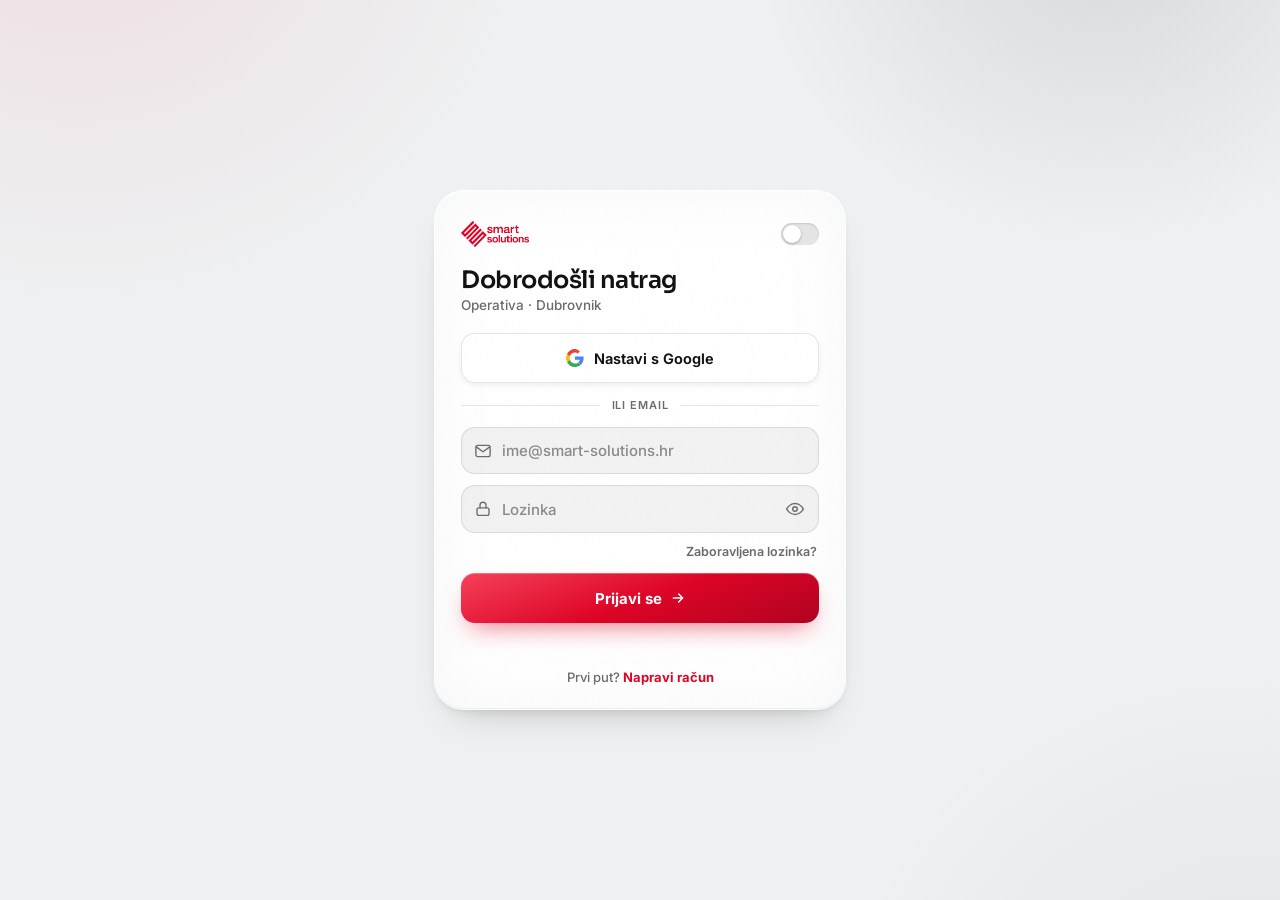
==== commit 10631ca5: "Logon parity audit vs the ASC phone build + company platform standard - scripts/audit-login.mjs: mea" ====
--- a/index.html
+++ b/index.html
@@ -8,6 +8,9 @@
 <link rel="icon" type="image/png" sizes="32x32" href="brand/favicon-32.png">
 <link rel="apple-touch-icon" sizes="180x180" href="brand/apple-touch-180.png">
 <link rel="manifest" href="manifest.webmanifest">
+<link rel="preconnect" href="https://fonts.googleapis.com">
+<link rel="preconnect" href="https://fonts.gstatic.com" crossorigin>
+<link href="https://fonts.googleapis.com/css2?family=Inter:wght@400;500;600;650;700;800&family=Sora:wght@400;500;600;700&display=swap" rel="stylesheet">
 <link rel="stylesheet" href="css/app.css">
 <script>
 // Before first paint: honor the stored theme (or the OS) so dark-mode users
--- a/css/app.css
+++ b/css/app.css
@@ -13,7 +13,8 @@
   --line:rgba(18,18,18,.10); --line2:rgba(18,18,18,.2);
   --display:"Archivo Black","Arial Black","Helvetica Neue",-apple-system,BlinkMacSystemFont,
             "Segoe UI",Roboto,system-ui,sans-serif;
-  --sans:-apple-system,BlinkMacSystemFont,"Segoe UI",Roboto,"Helvetica Neue",system-ui,sans-serif;
+  --sans:"Inter",-apple-system,BlinkMacSystemFont,"Segoe UI",Roboto,"Helvetica Neue",system-ui,sans-serif;
+  --sora:"Sora","Inter",-apple-system,BlinkMacSystemFont,"Segoe UI",system-ui,sans-serif;
   --mono:ui-monospace,"SF Mono","Cascadia Mono",Consolas,monospace;
   --snap:cubic-bezier(.2,0,0,1); --t:.2s;
   --rail:72px; --rail-open:280px;
@@ -81,85 +82,167 @@
 @keyframes logo-idle{0%,100%{filter:drop-shadow(0 0 0 rgba(221,4,38,0))}
   50%{filter:drop-shadow(0 4px 16px rgba(221,4,38,.28))}}
 
-.meta{font-size:9px;font-weight:800;letter-spacing:.13em;text-transform:uppercase;color:var(--ink3)}
-
-/* ══ login gate — nature scene, fogged glass card, soft light shaft ══
-   Startup (.enter): the app fades in, the logo symbol blur-fades in first,
-   then one quick shimmer of light crosses the screen and reveals the card.
-   No bouncing, no scaling — and after startup the logo never animates. */
-.gate{min-height:100dvh;display:grid;place-items:center;position:relative;z-index:1;
-      padding:calc(20px + env(safe-area-inset-top)) 20px calc(20px + env(safe-area-inset-bottom))}
-.gate.enter{animation:app-fade .5s ease both}
+/* quiet labels — sentence case, no shouting (ASC rule: less text, calm) */
+.meta{font-size:11px;font-weight:600;letter-spacing:.01em;color:var(--ink3)}
+
+/* ══ login gate — the ASC phone build, audited to parity, in brand red ══
+   One optical-glass card on the soft cloud canvas. Geometry is enforced by
+   scripts/audit-login.mjs against the ASC ruler — scale, never cut. */
+.gate{min-height:100dvh;display:flex;position:relative;z-index:1;overflow-y:auto;
+      -webkit-overflow-scrolling:touch;
+      padding:calc(16px + env(safe-area-inset-top)) 0 calc(16px + env(safe-area-inset-bottom))}
+.gate.enter{animation:app-fade .64s ease both}
 @keyframes app-fade{from{opacity:0}}
-.gate.enter .login-logo img{animation:blur-in .8s ease .15s both}
-@keyframes blur-in{from{opacity:0;filter:blur(16px)}to{opacity:1;filter:blur(0)}}
-.gate .shimmer{position:fixed;inset:0;z-index:3;pointer-events:none;opacity:0;
-  background:linear-gradient(105deg,transparent 40%,rgba(255,255,255,.5) 50%,transparent 60%);
-  background-size:280% 100%;background-position:120% 0}
-.gate.enter .shimmer{animation:screen-shimmer .8s ease .9s}
-:root[data-theme="dark"] .gate .shimmer{
-  background:linear-gradient(105deg,transparent 40%,rgba(255,255,255,.22) 50%,transparent 60%);
-  background-size:280% 100%}
-@keyframes screen-shimmer{0%{opacity:1;background-position:120% 0}
-  100%{opacity:1;background-position:-60% 0}}
-.gate:not(.enter) .shimmer{display:none}
-/* the shimmer "reveals" the glass card as it passes */
-.gate.enter .login{animation:card-reveal .7s ease .95s both}
-@keyframes card-reveal{from{opacity:0;filter:blur(8px)}to{opacity:1;filter:blur(0)}}
-.gate:not(.enter) .login{animation:card-in .3s var(--snap) both}
-/* the login logo is still: no hover lift, no idle glow, no click animation —
-   only the single startup sheen across the symbol */
-.login .logo-fx{transition:none}
-.login .logo-fx:hover{transform:none;filter:none}
-.login .logo-fx:hover::after{animation:none}
-.login .shine-once::after{animation:sheen .9s var(--snap) 1.7s}
-/* the logon backdrop is a single quiet tone, like ASC — the panel's
-   underglow is what gives the screen its depth */
-.gate-bg{position:fixed;inset:0;z-index:0;background:var(--paper)}
-.login{width:min(392px,92vw);background:rgba(255,255,255,.94);
-       backdrop-filter:blur(24px) saturate(160%);-webkit-backdrop-filter:blur(24px) saturate(160%);
-       border:1px solid var(--line);border-radius:32px;padding:28px 26px 24px;position:relative;
-       z-index:1;overflow:hidden;
-       box-shadow:0 24px 60px -12px rgba(15,18,20,.28),
-                  0 48px 120px -24px rgba(221,4,38,.14),
-                  var(--hairline);
-       animation:card-in .4s var(--snap) both}
-:root[data-theme="dark"] .login{background:rgba(23,24,27,.94);
-  box-shadow:0 24px 60px -12px rgba(0,0,0,.7),
-             0 48px 120px -24px rgba(221,4,38,.2),
-             var(--hairline)}
-.login-top{display:flex;align-items:center;justify-content:space-between;margin-bottom:20px}
-.login-logo{width:148px;flex:0 0 148px}
-.login-logo img{width:100%;display:block}
-.hello{font-family:var(--sans);font-weight:800;font-size:27px;letter-spacing:-.02em;
-       margin:0 0 3px;color:var(--ink)}
-.hello-sub{margin:0 0 20px;font-size:14px;color:var(--ink3)}
-.btn-google{background:rgba(255,255,255,.55);border:1px solid var(--line);color:var(--ink);
-            font-weight:700;border-radius:16px}
-:root[data-theme="dark"] .btn-google{background:rgba(255,255,255,.07)}
-.btn-google:hover{border-color:var(--line2)}
-.field{position:relative;margin-bottom:12px}
-.f-ic{position:absolute;left:15px;top:50%;transform:translateY(-50%);width:19px;height:19px;
-      color:var(--ink3);pointer-events:none}
-.field input{padding-left:46px !important}
-.f-eye{position:absolute;right:6px;top:50%;transform:translateY(-50%);width:40px;height:40px;
-       display:grid;place-items:center;color:var(--ink3);border-radius:10px}
-.f-eye:hover{color:var(--ink)}
-.f-eye svg{width:20px;height:20px}
-.field:has(.f-eye) input{padding-right:48px !important}
-.btn-cta{border-radius:18px;padding:15px;font-size:15.5px;gap:10px}
-/* the light shaft: a soft diagonal beam falling across the frost */
-.login::before{content:"";position:absolute;top:-70%;right:-24%;width:52%;height:240%;
-  transform:rotate(24deg);pointer-events:none;
-  background:linear-gradient(90deg,transparent,rgba(255,255,255,.16) 45%,rgba(255,255,255,.05) 60%,transparent)}
-:root[data-theme="dark"] .login::before{
-  background:linear-gradient(90deg,transparent,rgba(255,255,255,.09) 45%,rgba(255,255,255,.03) 60%,transparent)}
+
+/* startup splash (ASC Prag geometry): the double-S mark alone over the same
+   canvas tints, a thin brand rule filling beneath it — no glow box behind the
+   mark, then a fade hand-off to the gate */
+.splash{position:fixed;inset:0;z-index:50;display:flex;align-items:center;justify-content:center;
+  background:#EEF0F1}
+:root[data-theme="dark"] .splash{background:#0A0C11}
+.splash::before{content:"";position:absolute;inset:0;background:
+  radial-gradient(60vmax 56vmax at 6% -14%,rgba(240,70,95,.11),transparent 60%),
+  radial-gradient(54vmax 50vmax at 98% 116%,rgba(84,120,152,.08),transparent 60%),
+  radial-gradient(44vmax 40vmax at 86% -8%,rgba(46,47,49,.12),transparent 62%)}
+:root[data-theme="dark"] .splash::before{background:
+  radial-gradient(60vmax 56vmax at 6% -14%,rgba(235,60,85,.09),transparent 60%),
+  radial-gradient(54vmax 50vmax at 98% 116%,rgba(90,130,165,.07),transparent 60%),
+  radial-gradient(44vmax 40vmax at 86% -8%,rgba(244,245,247,.04),transparent 62%)}
+.sp-core{position:relative;z-index:1;display:flex;flex-direction:column;align-items:center;
+  transform:translateY(-4vh)}
+.splash .sp-mark{height:48px;width:auto;animation:sp-mark .48s cubic-bezier(.32,1.4,.36,1) .06s both}
+@keyframes sp-mark{from{opacity:0;transform:scale(.94)}}
+.splash .sp-rule{width:68px;height:1.5px;border-radius:1px;margin-top:14px;
+  background:linear-gradient(90deg,#F4415A,var(--red));box-shadow:0 0 12px rgba(221,4,38,.35);
+  animation:sp-rule .56s cubic-bezier(.22,1,.36,1) .24s both}
+@keyframes sp-rule{from{transform:scaleX(0)}}
+.splash.out{animation:sp-out .42s cubic-bezier(.25,1,.5,1) both;pointer-events:none}
+@keyframes sp-out{to{opacity:0}}
+
+/* the canvas — the exact ASC phone-build backdrop: a soft cloud tone with
+   three quiet tinted pools (brand, cool blue, gunmetal) and a fine grain.
+   No drawn shapes, no arcs, no lines. */
+.auth-bg{position:fixed;inset:0;z-index:0;pointer-events:none;background:#EEF0F1}
+:root[data-theme="dark"] .auth-bg{background:#0A0C11}
+.auth-bg::before{content:"";position:absolute;inset:0;background:
+  radial-gradient(60vmax 56vmax at 6% -14%,rgba(240,70,95,.11),transparent 60%),
+  radial-gradient(54vmax 50vmax at 98% 116%,rgba(84,120,152,.08),transparent 60%),
+  radial-gradient(44vmax 40vmax at 86% -8%,rgba(46,47,49,.12),transparent 62%)}
+:root[data-theme="dark"] .auth-bg::before{background:
+  radial-gradient(60vmax 56vmax at 6% -14%,rgba(235,60,85,.09),transparent 60%),
+  radial-gradient(54vmax 50vmax at 98% 116%,rgba(90,130,165,.07),transparent 60%),
+  radial-gradient(44vmax 40vmax at 86% -8%,rgba(244,245,247,.04),transparent 62%)}
+.auth-bg::after{content:"";position:absolute;inset:0;opacity:.04;mix-blend-mode:overlay;
+  background-image:url("data:image/svg+xml,%3Csvg xmlns='http://www.w3.org/2000/svg' width='200' height='200'%3E%3Cfilter id='n'%3E%3CfeTurbulence type='fractalNoise' baseFrequency='0.65' numOctaves='3' stitchTiles='stitch'/%3E%3C/filter%3E%3Crect width='200' height='200' filter='url(%23n)'/%3E%3C/svg%3E")}
+.gate.enter .auth-bg{animation:app-fade .64s ease both}
+
+/* the card — audited 1:1 against the ASC phone build (scripts/audit-login.mjs):
+   same width, side gaps, padding, radius, element heights, gaps and type scale.
+   Optical glass over the canvas, silky-solid fallback. */
+.login-card{position:relative;z-index:1;margin:auto;width:min(412px,100% - 56px);
+  border-radius:30px;padding:30px 26px 24px;
+  background:rgba(255,255,255,.70);border:1px solid rgba(255,255,255,.42);
+  border-top-color:rgba(255,255,255,.75);
+  box-shadow:0 1px 2px -1px rgba(20,18,15,.10),0 6px 16px -8px rgba(20,18,15,.15),
+             0 20px 40px -22px rgba(20,18,15,.22),
+             inset 0 1px 0 rgba(255,255,255,.55),inset 0 -1px 0 rgba(2,3,5,.05)}
+@supports ((backdrop-filter:blur(1px)) or (-webkit-backdrop-filter:blur(1px))){
+  .login-card{background:rgba(255,255,255,.44);
+    -webkit-backdrop-filter:blur(34px) saturate(150%) brightness(108%);
+    backdrop-filter:blur(34px) saturate(150%) brightness(108%)}
+}
+:root[data-theme="dark"] .login-card{background:rgba(30,32,38,.88);
+  border-color:rgba(255,255,255,.08);border-top-color:rgba(255,255,255,.16);
+  box-shadow:0 1px 2px -1px rgba(0,0,0,.5),0 8px 20px -10px rgba(0,0,0,.55),
+             0 24px 48px -24px rgba(0,0,0,.62),
+             inset 0 1px 0 rgba(255,255,255,.09),inset 0 -1px 0 rgba(0,0,0,.3)}
+@supports ((backdrop-filter:blur(1px)) or (-webkit-backdrop-filter:blur(1px))){
+  :root[data-theme="dark"] .login-card{background:rgba(30,32,38,.55)}
+}
+/* micro-noise on the glass, like ASC */
+.login-card::after{content:"";position:absolute;inset:0;border-radius:inherit;pointer-events:none;
+  opacity:.035;mix-blend-mode:overlay;
+  background-image:url("data:image/svg+xml,%3Csvg xmlns='http://www.w3.org/2000/svg' width='160' height='160'%3E%3Cfilter id='n'%3E%3CfeTurbulence type='fractalNoise' baseFrequency='0.75' numOctaves='2' stitchTiles='stitch'/%3E%3C/filter%3E%3Crect width='160' height='160' filter='url(%23n)'/%3E%3C/svg%3E")}
+.login-card>*{position:relative;z-index:1}
+.gate.enter .login-card{animation:login-emerge .56s cubic-bezier(.25,1,.5,1) .1s both}
+@keyframes login-emerge{from{opacity:0;transform:translateY(14px) scale(.985)}
+  to{opacity:1;transform:none}}
+.gate:not(.enter) .login-card{animation:card-in .3s var(--snap) both}
 @keyframes card-in{from{opacity:0;transform:translateY(16px) scale(.98)}to{opacity:1;transform:none}}
-.login input{width:100%;background:var(--sunk);border:1px solid var(--line);border-radius:16px;
-             padding:13px 15px;color:var(--ink);font-size:16px;font-family:inherit;outline:none;
-             box-shadow:inset 0 1px 2px rgba(15,18,20,.05);
-             transition:border-color .12s linear,background .12s linear}
-.login input:focus{border-color:var(--red);background:transparent}
+@keyframes splash-fade{from{opacity:0;transform:translateY(5px)}to{opacity:1;transform:none}}
+.lc-top{display:flex;align-items:center;justify-content:space-between;margin-bottom:20px}
+/* logo height matches the ASC row exactly; width follows the brand's aspect */
+.lc-logo{height:26px;width:auto;display:block}
+/* iOS sliding theme switch, ASC size — spring thumb, brand micro-glow on move */
+.sw{position:relative;width:38px;height:22px;flex:0 0 38px;border-radius:999px;border:0;padding:0;
+  background:var(--line);transition:background .32s cubic-bezier(.25,1,.5,1);
+  box-shadow:inset 0 1px 2px rgba(2,3,5,.14)}
+:root[data-theme="dark"] .sw{background:#2E2F31;box-shadow:inset 0 1px 3px rgba(0,0,0,.5)}
+.sw i{position:absolute;top:2px;left:2px;width:18px;height:18px;border-radius:50%;background:#fff;
+  box-shadow:0 1px 3px rgba(2,3,5,.3),0 0 0 0 rgba(221,4,38,0);
+  transition:transform .3s cubic-bezier(.34,1.56,.64,1),box-shadow .3s cubic-bezier(.25,1,.5,1),
+             width .3s cubic-bezier(.34,1.56,.64,1)}
+:root[data-theme="dark"] .sw i{transform:translateX(16px)}
+.sw:active i{width:21px}
+:root[data-theme="dark"] .sw:active i{transform:translateX(13px)}
+.sw.kick i{box-shadow:0 1px 3px rgba(2,3,5,.3),0 0 10px 2px rgba(221,4,38,.35)}
+.auth-title{font:600 24px/27px var(--sora);letter-spacing:-.02em;margin:0;color:var(--ink)}
+.auth-sub{font:500 13.5px var(--sans);color:var(--ink3);margin:3px 0 20px}
+.auth-form{display:flex;flex-direction:column}
+/* fields — ASC geometry: inline icon, 14px radius, 47px tall */
+.fieldx{display:flex;align-items:center;gap:10px;background:var(--sunk);
+  border:1px solid var(--line);border-radius:14px;padding:0 12px;margin-bottom:11px;
+  transition:border-color .2s cubic-bezier(.25,1,.5,1)}
+.fieldx:focus-within{border-color:rgba(221,4,38,.30)}
+.fx-icon{flex:none;color:var(--ink3);display:grid;place-items:center}
+.fx-icon svg{width:18px;height:18px}
+.fieldx input{flex:1;min-width:0;border:0;background:none;outline:none;
+  font:500 15px/17px var(--sans);color:var(--ink);padding:14px 0}
+.fieldx input::placeholder{color:var(--ink4)}
+.fx-eye{flex:none;border:0;background:none;cursor:pointer;color:var(--ink3);
+  padding:13px;margin-right:-12px;display:grid;place-items:center}
+.fx-eye:hover{color:var(--ink)}
+.fx-eye svg{width:20px;height:20px}
+/* the CTA — ASC geometry with the brand gradient and its soft glow */
+.btn-brand{width:100%;min-height:50px;display:flex;align-items:center;justify-content:center;
+  gap:8px;border:0;cursor:pointer;border-radius:14px;color:#fff;font:700 15px var(--sans);
+  background:linear-gradient(160deg,#F4415A,var(--red) 52%,var(--red-d));
+  box-shadow:0 12px 26px -10px rgba(221,4,38,.6),inset 0 1px 0 rgba(255,255,255,.28);
+  transition:transform .14s cubic-bezier(.22,1,.36,1),filter .2s}
+.btn-brand:hover{filter:brightness(1.04)}
+.btn-brand:active{transform:scale(.98)}
+.btn-brand svg{transition:transform .38s cubic-bezier(.16,1,.3,1)}
+.btn-brand:hover svg{transform:translateX(3px)}
+.btn-google{width:100%;min-height:50px;display:flex;align-items:center;justify-content:center;
+  gap:10px;cursor:pointer;border:1px solid var(--line);border-radius:14px;
+  background:var(--glass2);color:var(--ink);font:650 14.5px var(--sans);
+  box-shadow:0 2px 8px -4px rgba(20,18,15,.2);
+  transition:transform .14s cubic-bezier(.22,1,.36,1),border-color .2s}
+.btn-google:hover{border-color:rgba(221,4,38,.30)}
+.btn-google:active{transform:scale(.985)}
+.btn-google svg{flex:none}
+/* uppercase divider, right-aligned forgot link, create line — ASC spacing */
+.auth-divider{display:flex;align-items:center;gap:12px;margin:16px 0;
+  color:var(--ink3);font:600 11px/12px var(--sans);letter-spacing:.08em;text-transform:uppercase}
+.auth-divider::before,.auth-divider::after{content:"";height:1px;flex:1;background:var(--line)}
+.auth-row{display:flex;align-items:center;justify-content:space-between;gap:10px}
+.auth-row--end{justify-content:flex-end;margin:-2px 0 12px}
+.auth-forgot{border:0;background:none;cursor:pointer;padding:2px;
+  font:600 12.5px var(--sans);color:var(--ink3);transition:color .16s linear}
+.auth-forgot:hover{color:var(--red-d)}
+/* status slot between CTA and create line — same reserve as ASC (.auth-msg) */
+.auth-msg{min-height:18px;margin:12px 0 0;font:600 12.5px/1.4 var(--sans);text-align:center;color:var(--red-d)}
+.auth-create{text-align:center;margin:16px 0 0;font:500 13px/16px var(--sans);color:var(--ink3)}
+.auth-create-link{border:0;background:none;cursor:pointer;padding:0;
+  font:700 13px var(--sans);color:var(--red)}
+.auth-create-link:hover{text-decoration:underline}
+/* two-tone stage headline — used by the in-app hero panel */
+.stage-title{font-family:var(--sans);font-size:28px;font-weight:650;letter-spacing:-.02em;
+  line-height:1.2;margin:0}
+.stage-title span{color:rgba(237,240,245,.6)}
+@media (max-width:759.5px){
+  .gate{padding:calc(16px + env(safe-area-inset-top)) 0 calc(16px + env(safe-area-inset-bottom))}
+}
 .btn{display:flex;align-items:center;justify-content:center;gap:9px;width:100%;padding:13px;
      border-radius:var(--r-ctl);font-weight:800;font-size:14px;
      transition:border-radius var(--t) var(--snap),background var(--t) linear,color var(--t) linear,
@@ -167,30 +250,12 @@
 .btn:hover{border-radius:9px;transform:translateY(-1px)}
 .btn:active{transform:translateY(0) scale(.99)}
 .btn-red{background:linear-gradient(180deg,#F4415A 0%,var(--red) 55%,#BE0322 100%);
-         color:#fff;box-shadow:0 10px 24px rgba(221,4,38,.35),
-         inset 0 1px 0 rgba(255,255,255,.35)}
+         color:#fff;box-shadow:0 3px 10px rgba(221,4,38,.22),
+         inset 0 1px 0 rgba(255,255,255,.25)}
 .btn-red:hover{background:linear-gradient(180deg,#F75065 0%,#E20527 55%,var(--red-d) 100%);
-         box-shadow:0 14px 30px rgba(221,4,38,.45),inset 0 1px 0 rgba(255,255,255,.35)}
+         box-shadow:0 5px 14px rgba(221,4,38,.28),inset 0 1px 0 rgba(255,255,255,.25)}
 .btn-ghost{background:var(--sunk);color:var(--ink2)}
 .btn-ghost:hover{color:var(--ink)}
-.login .aux{display:flex;justify-content:space-between;align-items:center;margin:2px 2px 16px;
-            font-size:13px}
-.login .aux button{color:var(--ink2);font-weight:700;font-size:13px}
-.login .or{display:flex;align-items:center;gap:10px;color:var(--ink4);font-size:10px;
-           letter-spacing:.14em;text-transform:uppercase;margin:16px 0}
-.login .or::before,.login .or::after{content:"";flex:1;height:1px;background:var(--line)}
-.login .create{text-align:center;margin-top:18px;font-size:12.5px;color:var(--ink3)}
-.login .create button{color:var(--red);font-weight:800}
-.demo-users{display:grid;gap:7px;margin-top:6px}
-.demo-user{display:flex;align-items:center;gap:11px;padding:11px 12px;border-radius:11px;
-           background:var(--sunk);text-align:left;
-           transition:border-radius var(--t) var(--snap),background var(--t) linear}
-.demo-user:hover{background:var(--red-soft)}
-.demo-user .av{width:32px;height:32px;flex:0 0 32px;border-radius:50%;background:var(--night);
-               color:#fff;display:grid;place-items:center;font-family:var(--display);font-size:12px}
-:root[data-theme="dark"] .demo-user .av{background:var(--red)}
-.demo-user b{display:block;font-size:13.5px}
-.demo-user span{font-size:10px;color:var(--ink3);letter-spacing:.08em;text-transform:uppercase}
 
 /* theme slider */
 .theme{display:inline-flex;align-items:center;padding:6px;border-radius:999px}
@@ -291,11 +356,43 @@
 
 .panel{background:var(--glass);backdrop-filter:blur(28px) saturate(180%);
        -webkit-backdrop-filter:blur(28px) saturate(180%);border:1px solid var(--line);
-       border-radius:var(--r-card);overflow:hidden;margin-bottom:12px;
+       border-radius:var(--r-card);overflow:hidden;margin-bottom:12px;position:relative;
        box-shadow:var(--shadow-1),var(--hairline)}
 .panel .ph{padding:14px 16px 10px;display:flex;align-items:center;gap:10px}
-.panel .ph h2{font-family:var(--display);font-weight:900;font-size:12.5px;text-transform:uppercase;
-              letter-spacing:-.02em;margin:0}
+.panel .ph h2{font-family:var(--sans);font-weight:650;font-size:14.5px;letter-spacing:-.01em;
+              margin:0}
+/* panels emerge like the ASC shell: blur-fade + a small rise, staggered */
+.stage .panel,.stage .hero{animation:panel-in .56s cubic-bezier(.16,.86,.3,1) both}
+.stage .panel:nth-of-type(2){animation-delay:.07s}
+.stage .panel:nth-of-type(3){animation-delay:.14s}
+.stage .panel:nth-of-type(4){animation-delay:.21s}
+@keyframes panel-in{from{opacity:0;filter:blur(12px);transform:translateY(8px) scale(.99)}
+  to{opacity:1;filter:blur(0);transform:none}}
+/* a faded catalogue image inside a panel — the thing the panel is about */
+.panel .p-img{position:absolute;right:-2%;bottom:-14%;width:300px;max-width:44%;opacity:.12;
+  pointer-events:none;
+  -webkit-mask:linear-gradient(115deg,transparent 6%,#000 48%);
+          mask:linear-gradient(115deg,transparent 6%,#000 48%)}
+:root[data-theme="dark"] .panel .p-img{opacity:.16}
+
+/* ══ hero stage — the login stage language carried into the app ══ */
+.hero{position:relative;border-radius:var(--r-card);overflow:hidden;margin-bottom:12px;
+  background:linear-gradient(175deg,#0B0C0E 0%,#17181B 100%);color:#EDF0F5;
+  padding:24px 26px 40px;box-shadow:var(--shadow-1)}
+.hero .stage-title{font-size:23px}
+.hero-img{position:absolute;inset:0 0 0 34%;pointer-events:none;opacity:.42;
+  background-size:cover;background-position:center right;background-repeat:no-repeat;
+  -webkit-mask:linear-gradient(90deg,transparent,#000 62%);
+          mask:linear-gradient(90deg,transparent,#000 62%)}
+/* corner tab notch on the app canvas — the arched bevels, reusable */
+.notch{position:absolute;left:0;bottom:0;background:var(--paper);color:var(--ink3);
+  font-size:11.5px;font-weight:500;letter-spacing:.02em;padding:8px 15px 10px 19px;
+  border-radius:0 18px 0 0;transition:background var(--t) linear}
+.notch::before,.notch::after{content:"";position:absolute;width:18px;height:18px;
+  background:radial-gradient(circle at 100% 0%,transparent 18px,var(--paper) 18.5px);
+  transition:background var(--t) linear}
+.notch::before{left:0;top:-18px}
+.notch::after{right:-18px;bottom:0}
 .row{display:flex;align-items:center;gap:12px;padding:12px 16px;width:100%;text-align:left;
      position:relative;overflow:hidden;transition:background var(--t) linear}
 .row+.row{box-shadow:inset 0 1px 0 var(--line)}
@@ -305,20 +402,22 @@
 .row:hover::before{transform:scaleY(1)}
 .row img{width:44px;height:44px;flex:0 0 44px;border-radius:9px;object-fit:cover;background:var(--sunk)}
 .row .b{flex:1;min-width:0}
-.row .n{font-size:13.5px;font-weight:800;white-space:nowrap;overflow:hidden;text-overflow:ellipsis}
-.row .a{font-size:9.5px;color:var(--ink3);margin-top:2px;letter-spacing:.07em;text-transform:uppercase;
+.row .n{font-size:13.5px;font-weight:650;white-space:nowrap;overflow:hidden;text-overflow:ellipsis}
+.row .a{font-size:11.5px;color:var(--ink3);margin-top:2px;letter-spacing:.01em;font-weight:500;
         white-space:nowrap;overflow:hidden;text-overflow:ellipsis}
 .row .rt{text-align:right;flex:0 0 auto}
 .row .big{font-family:var(--display);font-weight:900;font-size:15px;letter-spacing:-.04em;
           font-variant-numeric:tabular-nums;display:block}
-.row .ag{font-size:8.5px;color:var(--ink3);letter-spacing:.08em;text-transform:uppercase}
-.badge-low{font-size:8px;font-weight:900;letter-spacing:.1em;padding:2.5px 6px;background:var(--red);
-           color:#fff;text-transform:uppercase}
+.row .ag{font-size:10.5px;color:var(--ink3);letter-spacing:.01em;font-weight:500}
+.badge-low{font-size:10px;font-weight:700;letter-spacing:.02em;padding:3px 9px;background:var(--red);
+           color:#fff;border-radius:999px}
+/* capsule search, like the logon fields */
 .searchbar{margin:0 0 12px;display:flex;gap:9px}
-.searchbar input{flex:1;background:var(--glass2);border:1px solid var(--line);border-radius:12px;box-shadow:var(--shadow-1);
-                 padding:12px 15px;color:var(--ink);font-size:16px;font-family:inherit;outline:none;
-                 transition:border-color .12s linear}
-.searchbar input:focus{border-color:var(--red)}
+.searchbar input{flex:1;background:var(--glass2);border:1px solid var(--line);border-radius:999px;
+                 box-shadow:var(--shadow-1);min-height:48px;
+                 padding:11px 20px;color:var(--ink);font-size:16px;font-family:inherit;outline:none;
+                 transition:border-color .18s ease,box-shadow .18s ease}
+.searchbar input:focus{border-color:var(--red);box-shadow:0 0 0 4px rgba(221,4,38,.14)}
 
 /* ══ right utility shelf — hidden capsule, revealed at the edge ══ */
 .shelf{position:fixed;right:0;top:50%;transform:translateY(-50%);z-index:35;display:flex;
@@ -419,15 +518,6 @@
   .shelf{display:none}
   .stage{padding:16px 14px 80px}
   .top{padding:calc(10px + env(safe-area-inset-top)) 14px 10px}
-  /* the gate fits like ASC: compact card, nothing oversized */
-  .login{width:min(354px,92vw);padding:24px 20px 20px;border-radius:22px}
-  .login .mark{width:50px;height:49px;margin-bottom:10px}
-  .login .word{width:136px;margin-bottom:2px}
-  .login label{margin-top:11px}
-  .login input{padding:11px 13px}
-  .login .btn{padding:12px;font-size:14.5px}
-  .login .or{margin:11px 0}
-  .login .create{margin-top:13px;font-size:12px}
   .card-theme{top:12px;right:12px}
   .nl.pin{display:none}
   /* the rail foot is gone on phones — essential controls surface up top */
@@ -441,5 +531,5 @@
 /* gate exit: the continuous login → dashboard transition */
 .gate.out{animation:gate-out .34s var(--snap) both}
 @keyframes gate-out{to{opacity:0;transform:scale(1.02)}}
-.gate.out .login{animation:login-out .3s var(--snap) both}
+.gate.out .login-card{animation:login-out .3s var(--snap) both}
 @keyframes login-out{to{opacity:0;transform:translateY(-14px) scale(.985)}}
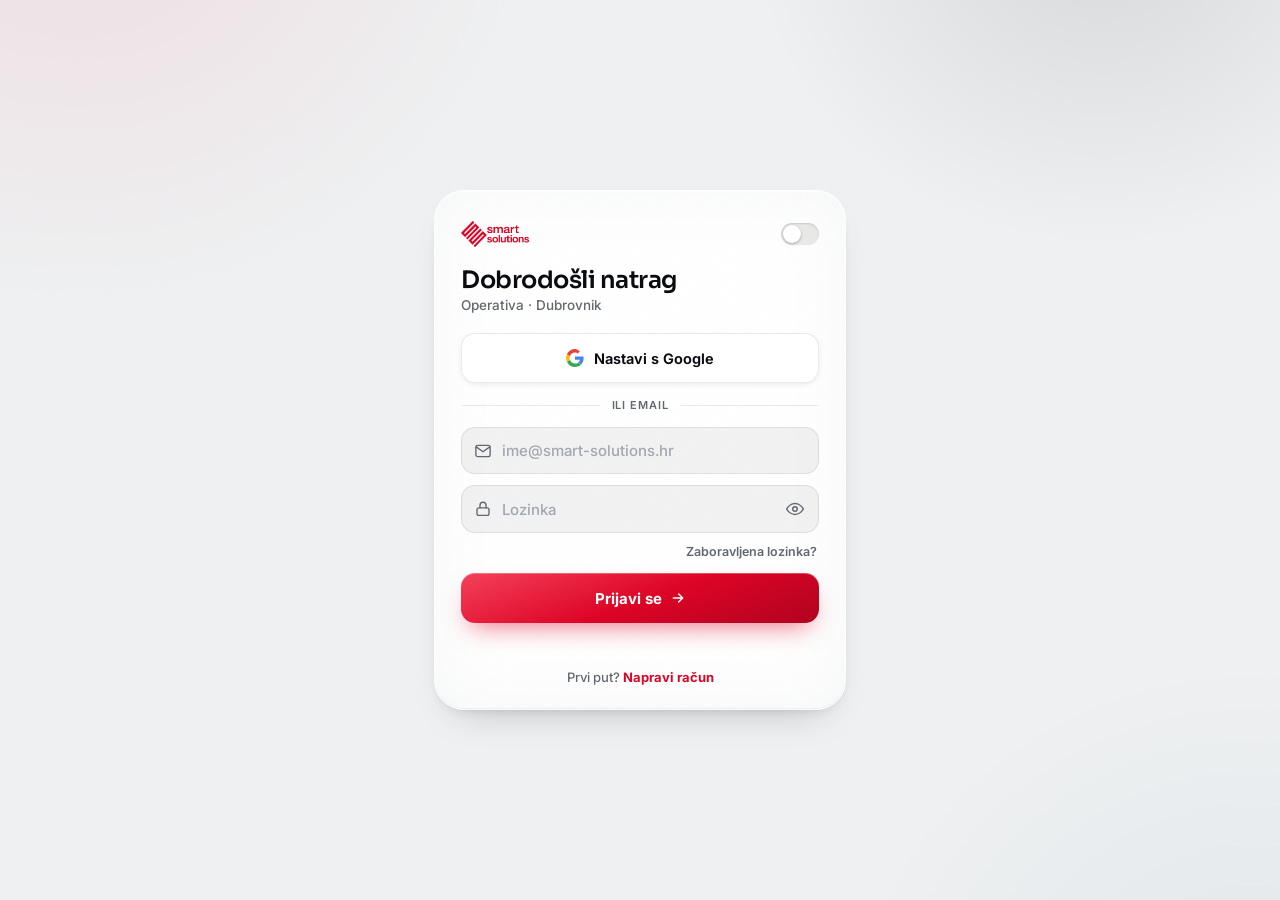
==== commit 89fa7be1: "Fix the 20 distinct findings from the five-lens multi-agent review Navigation/a11y (nav-logic + a11y" ====
--- a/index.html
+++ b/index.html
@@ -3,7 +3,7 @@
 <head>
 <meta charset="utf-8">
 <meta name="viewport" content="width=device-width,initial-scale=1,viewport-fit=cover">
-<meta name="theme-color" content="#F7F7F6">
+<meta name="theme-color" content="#EEF0F1">
 <title>Smart Solutions · Operativa</title>
 <link rel="icon" type="image/png" sizes="32x32" href="brand/favicon-32.png">
 <link rel="apple-touch-icon" sizes="180x180" href="brand/apple-touch-180.png">
--- a/css/app.css
+++ b/css/app.css
@@ -6,33 +6,40 @@
    ========================================================================== */
 
 :root{
-  --red:#DD0426; --red-d:#B00320; --red-soft:rgba(221,4,38,.08); --night:#121212;
-  --ink:#121212; --ink2:#4F4F4F; --ink3:#6B6B6B; --ink4:#8A8A8A; --ink5:#E4E4E4;
-  --paper:#F7F7F6; --sunk:rgba(18,18,18,.05);
-  --glass:rgba(255,255,255,.58); --glass2:rgba(255,255,255,.74);
-  --line:rgba(18,18,18,.10); --line2:rgba(18,18,18,.2);
-  --display:"Archivo Black","Arial Black","Helvetica Neue",-apple-system,BlinkMacSystemFont,
-            "Segoe UI",Roboto,system-ui,sans-serif;
+  --red:#DD0426; --red-d:#B00320; --red-text:#B00320; --red-soft:rgba(221,4,38,.08); --night:#121212;
+  --ink:#0A0C11; --ink2:#3A3C40; --ink3:#63676F; --ink4:#A2A7B1; --ink5:#E4E4E4;
+  --paper:#EEF0F1; --sunk:rgba(2,3,5,.05);
+  --panel:#F4F4F3; --panel2:#FDFDFC; --side:#E9EBEE; --tab-surf:#F7F8FA;
+  --glass:rgba(255,255,255,.44); --glass2:rgba(255,255,255,.70);
+  --rim:rgba(255,255,255,.42); --rim-top:rgba(255,255,255,.75);
+  --line:rgba(28,22,16,.09); --line2:rgba(28,22,16,.18); --hairline2:rgba(28,22,16,.06);
+  --display:"Sora","Inter",-apple-system,BlinkMacSystemFont,"Segoe UI",system-ui,sans-serif;
   --sans:"Inter",-apple-system,BlinkMacSystemFont,"Segoe UI",Roboto,"Helvetica Neue",system-ui,sans-serif;
   --sora:"Sora","Inter",-apple-system,BlinkMacSystemFont,"Segoe UI",system-ui,sans-serif;
   --mono:ui-monospace,"SF Mono","Cascadia Mono",Consolas,monospace;
-  --snap:cubic-bezier(.2,0,0,1); --t:.2s;
-  --rail:72px; --rail-open:280px;
-  --r-card:20px; --r-ctl:14px;
+  --snap:cubic-bezier(.22,1,.36,1); --smooth:cubic-bezier(.25,1,.5,1); --t:.2s;
+  --sbw:248px; --gap:14px; --shell-max:1180px;
+  --r-card:22px; --r-ctl:14px;
   --shadow-1:0 1px 2px rgba(15,18,20,.05), 0 10px 30px rgba(15,18,20,.08);
   --shadow-2:0 2px 6px rgba(15,18,20,.07), 0 24px 60px rgba(15,18,20,.16);
+  --shadow-card:0 1px 2px -1px rgba(20,18,15,.10),0 6px 16px -8px rgba(20,18,15,.15),
+                0 20px 40px -22px rgba(20,18,15,.22);
   --hairline:inset 0 1px 0 rgba(255,255,255,.55);
-  --bg-scene:url("../brand/bg-dawn.svg");
-}
+}
+:root[data-side="rail"]{--sbw:72px}
 :root[data-theme="dark"]{
-  --ink:#F4F4F4; --ink2:#B0B0B0; --ink3:#8C8C8C; --ink4:#757575; --ink5:#2C2C2C;
-  --paper:#0D0D0E; --sunk:rgba(255,255,255,.06);
-  --glass:rgba(23,24,27,.5); --glass2:rgba(27,28,31,.66);
-  --line:rgba(255,255,255,.11); --line2:rgba(255,255,255,.2);
+  --red-text:#FF8296;
+  --ink:#F4F5F7; --ink2:#D6D8DC; --ink3:#9AA0A8; --ink4:#6A6E77; --ink5:#2C2C2C;
+  --paper:#0A0C11; --sunk:rgba(244,245,247,.06);
+  --panel:#22242A; --panel2:#2B2D33; --side:#0C0D10; --tab-surf:#14161C;
+  --glass:rgba(30,32,38,.55); --glass2:rgba(30,32,38,.88);
+  --rim:rgba(255,255,255,.08); --rim-top:rgba(255,255,255,.16);
+  --line:rgba(244,245,247,.12); --line2:rgba(244,245,247,.2); --hairline2:rgba(244,245,247,.09);
   --shadow-1:0 1px 2px rgba(0,0,0,.35), 0 10px 30px rgba(0,0,0,.45);
   --shadow-2:0 2px 6px rgba(0,0,0,.4), 0 24px 60px rgba(0,0,0,.6);
+  --shadow-card:0 1px 2px -1px rgba(0,0,0,.5),0 8px 20px -10px rgba(0,0,0,.55),
+                0 24px 48px -24px rgba(0,0,0,.62);
   --hairline:inset 0 1px 0 rgba(255,255,255,.09);
-  --bg-scene:url("../brand/bg-night.svg");
 }
 
 *{box-sizing:border-box;-webkit-tap-highlight-color:transparent}
@@ -49,18 +56,15 @@
 ::selection{background:var(--red);color:#fff}
 @media (prefers-reduced-motion:reduce){*{animation:none!important;transition:none!important}}
 
-/* nature behind everything: the glass has something real to refract. The
-   scene sits far back, heavily veiled by the paper tone, so content stays
-   calm while every frosted surface picks up depth. */
-.wash{position:fixed;inset:0;pointer-events:none;z-index:0;
-  background-image:var(--bg-scene);background-size:cover;background-position:center bottom;
-  opacity:.5}
-.wash::after{content:"";position:absolute;inset:0;
-  background:linear-gradient(180deg,
-    color-mix(in srgb, var(--paper) 88%, transparent) 0%,
-    color-mix(in srgb, var(--paper) 62%, transparent) 46%,
-    color-mix(in srgb, var(--paper) 78%, transparent) 100%)}
-:root[data-theme="dark"] .wash{opacity:.6}
+/* the in-app canvas — same quiet tinted pools as the logon (ASC canvas) */
+.wash{position:fixed;inset:0;pointer-events:none;z-index:0;background:
+  radial-gradient(60vmax 56vmax at 6% -14%,rgba(240,70,95,.11),transparent 60%),
+  radial-gradient(54vmax 50vmax at 98% 116%,rgba(84,120,152,.08),transparent 60%),
+  radial-gradient(44vmax 40vmax at 86% -8%,rgba(46,47,49,.12),transparent 62%)}
+:root[data-theme="dark"] .wash{background:
+  radial-gradient(60vmax 56vmax at 6% -14%,rgba(235,60,85,.09),transparent 60%),
+  radial-gradient(54vmax 50vmax at 98% 116%,rgba(90,130,165,.07),transparent 60%),
+  radial-gradient(44vmax 40vmax at 86% -8%,rgba(244,245,247,.04),transparent 62%)}
 
 /* ══ the real logo, animated ══ */
 .logo-fx{position:relative;display:inline-block;line-height:0;
@@ -265,85 +269,187 @@
       transition:transform .16s var(--snap),background .16s linear}
 :root[data-theme="dark"] .tr i{transform:translateX(20px);background:var(--night)}
 
-/* ══ app shell ══ */
-.shell{min-height:100dvh;position:relative;z-index:1}
-main{min-height:100dvh;padding-left:var(--rail);transition:padding-left .2s var(--snap)}
-.shell.pinned main{padding-left:var(--rail-open)}
-
-/* left rail — collapsed 72px, expands on edge hover / pin; never pushes content
-   unless pinned (and then smoothly) */
-.rail{position:fixed;left:0;top:0;bottom:0;width:var(--rail);z-index:40;display:flex;
-      flex-direction:column;gap:4px;padding:14px 10px;overflow:hidden;
-      background:var(--glass);backdrop-filter:blur(26px) saturate(190%);
-      -webkit-backdrop-filter:blur(26px) saturate(190%);border-right:1px solid var(--line);
-      transition:width .2s var(--snap)}
-.rail:hover,.rail.open,.rail:focus-within{width:var(--rail-open)}
-.rail .brand{display:flex;align-items:center;gap:11px;padding:6px 8px;margin-bottom:10px;
-             border-radius:12px;transition:background var(--t) linear}
-.rail .brand:hover{background:var(--sunk)}
-.rail .mark{width:34px;height:33px;flex:0 0 34px}
-.rail .mark .logo-fx{width:100%;height:100%}
-.wm-img{width:118px;flex:0 0 118px;opacity:0;transition:opacity .14s linear}
-.wm-img .logo-fx{width:100%}
-.rail:hover .wm-img,.rail.open .wm-img,.rail:focus-within .wm-img{opacity:1}
-.nl{display:flex;align-items:center;gap:12px;width:100%;min-height:48px;padding:0 15px;
-    border-radius:10px;font-size:13.5px;font-weight:700;color:var(--ink2);position:relative;
-    overflow:hidden;white-space:nowrap;
-    transition:border-radius var(--t) var(--snap),background var(--t) linear,color var(--t) linear}
-.nl::before{content:"";position:absolute;left:0;top:0;bottom:0;width:3px;background:var(--red);
-            transform:scaleY(0);transform-origin:top;transition:transform var(--t) var(--snap)}
-.nl:hover{background:var(--sunk);color:var(--ink)}
-.nl:hover::before{transform:scaleY(1)}
-.nl.on{background:var(--night);color:#fff}
-:root[data-theme="dark"] .nl.on{background:var(--red)}
-.nl.on::before{transform:scaleY(1)}
-:root[data-theme="dark"] .nl.on::before{background:#fff}
-.nl .ic{flex:0 0 18px;color:var(--ink3);transition:color var(--t) linear}
-.nl.on .ic{color:var(--red)}
-:root[data-theme="dark"] .nl.on .ic{color:#fff}
-.nl .txt{opacity:0;transition:opacity .14s linear}
-.rail:hover .txt,.rail.open .txt,.rail:focus-within .txt{opacity:1}
-.rail .foot{margin-top:auto;display:flex;flex-direction:column;gap:6px}
-.rail .acct{display:flex;align-items:center;gap:10px;padding:8px;border-radius:10px;
-            background:var(--sunk);white-space:nowrap;overflow:hidden;
-            transition:border-radius var(--t) var(--snap)}
-.rail .acct:hover{background:var(--glass2)}
-.rail .av{width:30px;height:30px;flex:0 0 30px;border-radius:50%;background:var(--night);color:#fff;
-          display:grid;place-items:center;font-family:var(--display);font-size:11px}
-:root[data-theme="dark"] .rail .av{background:var(--red)}
-.rail .acct b{font-size:12.5px;display:block;line-height:1.1}
-.rail .acct span{font-size:8.5px;letter-spacing:.1em;text-transform:uppercase;color:var(--ink3)}
-
-/* top bar */
-.top{position:sticky;top:0;z-index:30;background:var(--glass2);
-     backdrop-filter:blur(26px) saturate(190%);-webkit-backdrop-filter:blur(26px) saturate(190%);
-     border-bottom:1px solid var(--line);display:flex;align-items:center;gap:14px;
-     padding:calc(13px + env(safe-area-inset-top)) 26px 13px}
-.top h1{font-family:var(--display);font-weight:900;font-size:18px;text-transform:uppercase;
-        letter-spacing:-.035em;margin:0;line-height:1}
-.demo-badge{font-size:8.5px;font-weight:900;letter-spacing:.12em;color:#fff;background:var(--red);
-      padding:3px 7px;text-transform:uppercase}
-
-/* the stage: full width; ultrawide gets the elegant 80dvw stage */
-.stage{padding:22px 26px 90px;max-width:none;margin:0 auto}
-.ultrawide .stage{width:80dvw;max-width:80dvw}
+/* fine grain film over the whole app (ASC) */
+.grain{position:fixed;inset:0;z-index:60;pointer-events:none;opacity:.04;mix-blend-mode:overlay;
+  background-image:url("data:image/svg+xml,%3Csvg xmlns='http://www.w3.org/2000/svg' width='200' height='200'%3E%3Cfilter id='n'%3E%3CfeTurbulence type='fractalNoise' baseFrequency='0.65' numOctaves='3' stitchTiles='stitch'/%3E%3C/filter%3E%3Crect width='200' height='200' filter='url(%23n)'/%3E%3C/svg%3E")}
+
+/* ══ app shell — v7 "Okvir": floating left sidebar + glass shell (ASC) ══ */
+.appwrap{min-height:100dvh;position:relative;z-index:1;
+  padding:calc(14px + env(safe-area-inset-top)) 18px calc(40px + env(safe-area-inset-bottom))}
+@media(min-width:1021px){
+  .appwrap{padding:30px 30px 30px calc(30px + var(--sbw) + 22px)}
+}
+.shell{max-width:var(--shell-max);margin:0 auto;border-radius:32px;position:relative;z-index:2;
+  background:var(--glass2);border:1px solid var(--rim);border-top-color:var(--rim-top);
+  box-shadow:0 25px 50px rgba(2,3,5,.22);padding:var(--gap);
+  animation:sheet-in .55s var(--smooth) both;transition:background .38s var(--smooth)}
+@media(min-width:1021px){.shell{padding:18px;transition:margin .26s var(--smooth)}}
+@supports ((backdrop-filter:blur(1px)) or (-webkit-backdrop-filter:blur(1px))){
+  .shell{background:var(--glass);-webkit-backdrop-filter:blur(30px) saturate(150%) brightness(108%);
+    backdrop-filter:blur(30px) saturate(150%) brightness(108%)}
+}
+@media(prefers-reduced-transparency:reduce){
+  .shell{background:var(--panel2)!important;backdrop-filter:none!important;-webkit-backdrop-filter:none!important}
+  .wash{display:none}
+}
+@keyframes sheet-in{from{opacity:0;transform:translateY(24px) scale(.985)}}
+.ultrawide .shell{max-width:86dvw}
+
+/* top bar — lightweight: burger (phone), logo, hidden page title, demo chip */
+.top{display:flex;align-items:center;gap:14px;height:40px;margin-bottom:var(--gap);padding:0 4px}
+.top-logo{height:26px;width:auto;display:block}
+.pgt{position:absolute;width:1px;height:1px;margin:-1px;padding:0;overflow:hidden;
+  clip:rect(0 0 0 0);white-space:nowrap;border:0}
+.demo-badge{margin-left:auto;font:700 10px var(--sans);letter-spacing:.12em;color:#fff;
+  background:var(--red);padding:4px 9px;text-transform:uppercase;border-radius:999px}
+
+/* the content area inside the shell */
+.stage{padding:4px 4px 20px;max-width:none;margin:0}
+
+/* ── floating sidebar: opaque, one step darker than the canvas ── */
+.side{position:fixed;left:30px;top:30px;bottom:30px;width:var(--sbw);z-index:40;
+  display:flex;flex-direction:column;padding:14px 10px;border-radius:22px;
+  background:var(--side);
+  box-shadow:0 1px 2px -1px rgba(20,18,15,.08),0 12px 28px -18px rgba(20,18,15,.28),
+    inset 0 1px 0 rgba(255,255,255,.65),inset 0 0 0 1px rgba(28,22,16,.05);
+  transition:width .26s var(--smooth),transform .32s var(--smooth)}
+:root[data-theme="dark"] .side{box-shadow:0 12px 32px -18px rgba(0,0,0,.6),
+  inset 0 1px 0 rgba(255,255,255,.06),inset 0 0 0 1px rgba(244,245,247,.05)}
+.sb-head{flex:none;display:flex;align-items:center;justify-content:space-between;
+  padding:4px 12px 12px;min-height:40px}
+:root[data-side="rail"] .sb-head{justify-content:center;padding:4px 0 12px}
+.sb-eyebrow{font:600 10.5px var(--sans);letter-spacing:.07em;text-transform:uppercase;
+  color:var(--ink3);white-space:nowrap;overflow:hidden}
+.sb-collapse{flex:none;width:28px;height:28px;border:0;border-radius:9px;cursor:pointer;
+  background:transparent;color:var(--ink3);display:grid;place-items:center;
+  transition:background .16s var(--snap),transform .26s var(--smooth)}
+.sb-collapse:hover{background:rgba(2,3,5,.05)}
+:root[data-theme="dark"] .sb-collapse:hover{background:rgba(244,245,247,.07)}
+:root[data-side="rail"] .sb-collapse{transform:rotate(180deg)}
+.sb-nav{flex:1;min-height:0;overflow-y:auto;scrollbar-width:none;display:flex;
+  flex-direction:column;gap:2px;
+  -webkit-mask-image:linear-gradient(180deg,transparent,#000 12px,#000 calc(100% - 12px),transparent);
+          mask-image:linear-gradient(180deg,transparent,#000 12px,#000 calc(100% - 12px),transparent)}
+.sb-nav::-webkit-scrollbar{display:none}
+.sb-item{position:relative;display:flex;align-items:center;gap:10px;min-height:40px;
+  padding:0 12px;border-radius:12px;cursor:pointer;border:0;background:transparent;
+  font:500 13.5px var(--sans);color:var(--ink2);text-align:left;width:100%;
+  transition:background .18s var(--snap),color .18s var(--snap),
+    transform .18s var(--snap),box-shadow .22s var(--snap)}
+.sb-item svg,.sb-item .ic{flex:none;width:20px;height:20px;margin:0 1px;color:var(--ink3);
+  transition:color .18s var(--snap)}
+.sb-item .t{flex:1;white-space:nowrap;overflow:hidden;text-overflow:ellipsis}
+@media(any-hover:hover){
+  .sb-item:hover{background:rgba(2,3,5,.045);transform:translateY(-1px);
+    box-shadow:0 2px 6px -3px rgba(20,18,15,.18)}
+  :root[data-theme="dark"] .sb-item:hover{background:rgba(244,245,247,.06);
+    box-shadow:0 2px 8px -3px rgba(0,0,0,.5)}
+  .sb-item:hover svg,.sb-item:hover .ic{color:var(--ink2)}
+}
+.sb-item:active{transform:scale(.985);transition-duration:80ms}
+.sb-item.on{background:var(--panel2);color:var(--acc-ink);
+  box-shadow:0 1px 3px rgba(2,3,5,.1),inset 0 1px 0 rgba(255,255,255,.6),
+    0 4px 14px -8px var(--acc)}
+:root[data-theme="dark"] .sb-item.on{background:rgba(244,245,247,.08);
+  box-shadow:inset 0 1px 0 rgba(255,255,255,.07),0 4px 14px -8px var(--acc)}
+.sb-item.on svg,.sb-item.on .ic{color:var(--acc-ink)}
+.sb-item.on::before{content:"";position:absolute;left:0;top:9px;bottom:9px;width:3px;
+  border-radius:3px;background:var(--acc);animation:sb-bar .26s var(--snap) both}
+@keyframes sb-bar{from{transform:scaleY(.4);opacity:0}}
+/* per-module accents (bar chroma + ink) — dashboard carries the brand */
+.sb-item{--acc:#5C7C9D;--acc-ink:#46617F}
+.sb-item[data-m="dashboard"]{--acc:#DD0426;--acc-ink:#B00320}
+.sb-item[data-m="warehouse"]{--acc:#F0C052;--acc-ink:#8A6A14}
+.sb-item[data-m="movements"]{--acc:#5C7C9D;--acc-ink:#46617F}
+.sb-item[data-m="orders"]{--acc:#5A63E8;--acc-ink:#4A52C9}
+.sb-item[data-m="scan"]{--acc:#547898;--acc-ink:#43617C}
+.sb-item[data-m="admin"]{--acc:#8A8F98;--acc-ink:#2E2F31}
+:root[data-theme="dark"] .sb-item[data-m="dashboard"]{--acc-ink:#FF7A8C}
+:root[data-theme="dark"] .sb-item[data-m="warehouse"]{--acc-ink:#F0C052}
+:root[data-theme="dark"] .sb-item[data-m="movements"]{--acc-ink:#9DB8D2}
+:root[data-theme="dark"] .sb-item[data-m="orders"]{--acc-ink:#97A0F5}
+:root[data-theme="dark"] .sb-item[data-m="scan"]{--acc-ink:#8FB0CC}
+:root[data-theme="dark"] .sb-item[data-m="admin"]{--acc-ink:#C9CCD2}
+/* rail: icons only */
+:root[data-side="rail"] .sb-item{justify-content:center;padding:0}
+:root[data-side="rail"] .sb-item .t,:root[data-side="rail"] .sb-eyebrow{display:none}
+:root[data-side="rail"] .sb-item.on::before{top:auto;bottom:4px;left:50%;
+  transform:translateX(-50%);width:14px;height:3px}
+/* theme item: dot = light, ring = dark (ASC .mode) */
+.sb-item .md{flex:none;width:20px;height:20px;margin:0 1px;display:grid;place-items:center}
+.sb-item .md i{width:12px;height:12px;border-radius:50%;background:var(--ink);display:block;
+  transition:background .38s ease,box-shadow .38s ease}
+:root[data-theme="dark"] .sb-item .md i{background:transparent;box-shadow:inset 0 0 0 2.5px var(--ink)}
+/* user card */
+.sb-foot{flex:none;border-top:1px solid var(--line);margin-top:12px;padding-top:12px;
+  display:flex;flex-direction:column;gap:2px}
+.sb-user{position:relative;display:flex;align-items:center;gap:10px;width:100%;
+  padding:8px;border-radius:14px;text-align:left}
+.sb-ava{position:relative;flex:none;width:36px;height:36px;border-radius:50%;
+  display:grid;place-items:center;font:800 13px var(--sans);color:#fff;
+  background:linear-gradient(150deg,var(--red),var(--red-d))}
+.sb-ava .dot{position:absolute;right:0;bottom:0;width:10px;height:10px;border-radius:50%;
+  background:#2FBF5B;border:2px solid var(--side)}
+.sb-uid{flex:1;min-width:0}
+.sb-uid b{display:block;font:600 13.5px var(--sans);color:var(--ink);
+  white-space:nowrap;overflow:hidden;text-overflow:ellipsis}
+.sb-uid span{display:block;font:500 11px var(--sans);color:var(--ink3);margin-top:1px}
+.sb-logout{flex:none;width:44px;height:44px;border:0;border-radius:11px;cursor:pointer;
+  background:transparent;color:var(--ink3);display:grid;place-items:center;
+  transition:background .16s var(--snap),color .16s var(--snap)}
+.sb-logout:hover{background:var(--red-soft);color:var(--red-d)}
+.sb-logout .ic{width:17px;height:17px}
+:root[data-side="rail"] .sb-uid,:root[data-side="rail"] .sb-logout{display:none}
+:root[data-side="rail"] .sb-user{justify-content:center;padding:8px 0}
+:root[data-side="rail"] .sb-item.theme{justify-content:center}
+/* phone: hamburger + overlay — the menu stays a LEFT menu, never a bottom dock */
+.sb-burger{display:none}
+.side-scrim{position:fixed;inset:0;z-index:114;background:rgba(6,7,10,.45);opacity:0;
+  visibility:hidden;transition:opacity .28s var(--smooth),visibility .28s;
+  -webkit-backdrop-filter:blur(2px);backdrop-filter:blur(2px)}
+@media(max-width:1020px){
+  .side{left:0;top:0;bottom:0;width:min(300px,84vw);border-radius:0 22px 22px 0;z-index:116;
+    transform:translateX(-103%);visibility:hidden;
+    transition:transform .32s var(--smooth),visibility .32s;
+    padding-top:calc(14px + env(safe-area-inset-top,0px));
+    padding-bottom:calc(14px + env(safe-area-inset-bottom,0px));
+    padding-left:max(10px,env(safe-area-inset-left,0px))}
+  :root.side-open .side{visibility:visible}
+  /* a desktop-collapsed rail must NEVER cripple the overlay: full menu always */
+  :root[data-side="rail"] .sb-item{justify-content:flex-start;padding:0 12px}
+  :root[data-side="rail"] .sb-item .t,:root[data-side="rail"] .sb-eyebrow,
+  :root[data-side="rail"] .sb-uid,:root[data-side="rail"] .sb-logout{display:revert}
+  :root[data-side="rail"] .sb-eyebrow{display:block}
+  :root[data-side="rail"] .sb-uid{display:block}
+  :root[data-side="rail"] .sb-logout{display:grid}
+  :root[data-side="rail"] .sb-item .t{display:inline}
+  :root[data-side="rail"] .sb-head{justify-content:space-between;padding:4px 12px 12px}
+  :root[data-side="rail"] .sb-user{justify-content:flex-start;padding:8px}
+  :root[data-side="rail"] .sb-item.on::before{top:9px;bottom:9px;left:0;transform:none;
+    width:3px;height:auto}
+  :root.side-open .side{transform:none}
+  :root.side-open .side-scrim{opacity:1;visibility:visible}
+  .sb-collapse{display:none}
+  .sb-burger{display:grid;place-items:center;width:44px;height:44px;border:0;border-radius:12px;
+    cursor:pointer;background:var(--panel);color:var(--ink);flex:none;
+    transition:transform .14s var(--snap)}
+  .sb-burger:active{transform:scale(.92)}
+}
 
 /* ══ glass cards ══ */
 .cards{display:grid;grid-template-columns:repeat(4,1fr);gap:12px;margin-bottom:12px}
 @media(max-width:1100px){.cards{grid-template-columns:repeat(2,1fr)}}
 @media(max-width:520px){.cards{grid-template-columns:1fr}}
-.card{background:var(--glass);backdrop-filter:blur(28px) saturate(180%);
-      -webkit-backdrop-filter:blur(28px) saturate(180%);border:1px solid var(--line);
+.card{background:var(--panel);border:0;
       border-radius:var(--r-card);padding:18px;position:relative;overflow:hidden;
-      box-shadow:var(--shadow-1),var(--hairline);
-      transition:border-radius var(--t) var(--snap),border-color var(--t) linear,
-                 box-shadow var(--t) linear}
-.card:hover{box-shadow:var(--shadow-2),var(--hairline)}
+      transition:background .38s var(--smooth),transform .16s var(--snap),
+                 box-shadow .2s var(--snap)}
+.card:hover{box-shadow:var(--shadow-2)}
 .card::before{content:"";position:absolute;left:0;top:0;bottom:0;width:3px;background:var(--red);
               transform:scaleY(0);transform-origin:top;transition:transform var(--t) var(--snap)}
 .card:hover{border-color:var(--line2)}
 .card:hover::before{transform:scaleY(1)}
-.card .v{font-family:var(--display);font-weight:900;font-size:36px;letter-spacing:-.05em;
+.card .v{font-family:var(--sora);font-weight:500;font-size:36px;letter-spacing:-.035em;
          line-height:.95;margin-top:7px;font-variant-numeric:tabular-nums}
 .card.alarm{background:var(--red);border-color:transparent;color:#fff}
 .card.alarm .meta{color:#fff}
@@ -354,10 +460,9 @@
 .deal .card.from-right{--fly: 46px}
 @keyframes deal{from{opacity:0;transform:translateX(var(--fly,0)) scale(.96)}to{opacity:1;transform:none}}
 
-.panel{background:var(--glass);backdrop-filter:blur(28px) saturate(180%);
-       -webkit-backdrop-filter:blur(28px) saturate(180%);border:1px solid var(--line);
+.panel{background:var(--panel);border:0;
        border-radius:var(--r-card);overflow:hidden;margin-bottom:12px;position:relative;
-       box-shadow:var(--shadow-1),var(--hairline)}
+       transition:background .38s var(--smooth)}
 .panel .ph{padding:14px 16px 10px;display:flex;align-items:center;gap:10px}
 .panel .ph h2{font-family:var(--sans);font-weight:650;font-size:14.5px;letter-spacing:-.01em;
               margin:0}
@@ -375,24 +480,54 @@
           mask:linear-gradient(115deg,transparent 6%,#000 48%)}
 :root[data-theme="dark"] .panel .p-img{opacity:.16}
 
-/* ══ hero stage — the login stage language carried into the app ══ */
+/* ══ hero stage — the ASC dashboard stage, in Operativa terms ══ */
 .hero{position:relative;border-radius:var(--r-card);overflow:hidden;margin-bottom:12px;
   background:linear-gradient(175deg,#0B0C0E 0%,#17181B 100%);color:#EDF0F5;
-  padding:24px 26px 40px;box-shadow:var(--shadow-1)}
-.hero .stage-title{font-size:23px}
-.hero-img{position:absolute;inset:0 0 0 34%;pointer-events:none;opacity:.42;
-  background-size:cover;background-position:center right;background-repeat:no-repeat;
-  -webkit-mask:linear-gradient(90deg,transparent,#000 62%);
-          mask:linear-gradient(90deg,transparent,#000 62%)}
-/* corner tab notch on the app canvas — the arched bevels, reusable */
-.notch{position:absolute;left:0;bottom:0;background:var(--paper);color:var(--ink3);
-  font-size:11.5px;font-weight:500;letter-spacing:.02em;padding:8px 15px 10px 19px;
-  border-radius:0 18px 0 0;transition:background var(--t) linear}
-.notch::before,.notch::after{content:"";position:absolute;width:18px;height:18px;
-  background:radial-gradient(circle at 100% 0%,transparent 18px,var(--paper) 18.5px);
-  transition:background var(--t) linear}
-.notch::before{left:0;top:-18px}
-.notch::after{right:-18px;bottom:0}
+  padding:32px 28px 28px;min-height:452px;display:flex;flex-direction:column;justify-content:flex-end;
+  border-top:1px solid rgba(255,255,255,.10)}
+.hero-img{position:absolute;inset:0;pointer-events:none;z-index:0;
+  background-size:cover;background-position:center right}
+.hero .scrim{position:absolute;inset:0;z-index:1;background:
+  linear-gradient(102deg,#0B0C0E 20%,rgba(7,8,10,.80) 34%,rgba(7,8,10,.34) 60%,rgba(7,8,10,.05) 81%,rgba(7,8,10,.42) 100%),
+  linear-gradient(0deg,#0B0C0E 3%,rgba(7,8,10,.88) 14%,transparent 46%),
+  radial-gradient(120% 80% at 88% -8%,rgba(221,4,38,.22),transparent 50%)}
+.hero>:not(.hero-img):not(.scrim):not(.tab-corner){position:relative;z-index:2}
+.hero .k{font-family:var(--sans);font-weight:600;font-size:clamp(9.5px,2.6vw,11px);
+  line-height:1.35;letter-spacing:.06em;text-transform:uppercase;color:rgba(237,240,245,.6)}
+.greet-line{font-family:var(--sora);font-size:clamp(22px,3vw,27px);font-weight:600;
+  letter-spacing:-.02em;margin:8px 0 0}
+.hero-num{font-family:var(--sora);font-weight:500;font-size:clamp(58px,6.8vw,92px);
+  line-height:.96;letter-spacing:-.035em;margin:10px 0 4px}
+.hero-num em{font-style:normal;font:500 13px var(--sans);letter-spacing:.06em;
+  text-transform:uppercase;color:rgba(237,240,245,.6);margin-left:8px}
+.hero .cap{font-size:13.5px;color:rgba(237,240,245,.6)}
+.hero .k,.greet-line,.hero-num,.hero .cap{text-shadow:0 1px 4px rgba(2,3,5,.82)}
+.meter{margin-top:14px;height:8px;border-radius:4px;background:rgba(244,245,247,.14);
+  overflow:hidden;max-width:460px}
+.meter i{display:block;height:100%;border-radius:4px;
+  background:linear-gradient(90deg,#F4415A,var(--red));transition:width 1.1s var(--smooth)}
+
+/* Hanssen notched corner tabs — the label nests INTO the card corner (ASC).
+   --tab-surf is the OPAQUE gap colour so the notch reads as a clean cutout. */
+.tab-corner,.tab-tl{position:absolute;z-index:4;font:600 10.5px var(--sans);
+  letter-spacing:.07em;text-transform:uppercase;color:var(--ink2);
+  background:var(--tab-surf);padding:7px 13px 8px;white-space:nowrap;
+  transition:background .38s var(--smooth)}
+.tab-corner{bottom:0;right:0;border-radius:14px 0 0 0}
+.tab-tl{top:0;left:0;border-radius:0 0 14px 0}
+.tab-corner::before,.tab-corner::after,.tab-tl::before,.tab-tl::after{
+  content:"";position:absolute;width:14px;height:14px;transition:background .38s var(--smooth)}
+.tab-corner::after{left:-14px;bottom:0;
+  background:radial-gradient(circle at 0 0,transparent 14px,var(--tab-surf) 14.5px)}
+.tab-corner::before{right:0;top:-14px;
+  background:radial-gradient(circle at 0 0,transparent 14px,var(--tab-surf) 14.5px)}
+.tab-tl::after{right:-14px;top:0;
+  background:radial-gradient(circle at 100% 100%,transparent 14px,var(--tab-surf) 14.5px)}
+.tab-tl::before{left:0;bottom:-14px;
+  background:radial-gradient(circle at 100% 100%,transparent 14px,var(--tab-surf) 14.5px)}
+/* on the dark hero the tab label must stay readable on the light gap colour */
+.hero .tab-corner{color:var(--ink3)}
+
 .row{display:flex;align-items:center;gap:12px;padding:12px 16px;width:100%;text-align:left;
      position:relative;overflow:hidden;transition:background var(--t) linear}
 .row+.row{box-shadow:inset 0 1px 0 var(--line)}
@@ -402,6 +537,7 @@
 .row:hover::before{transform:scaleY(1)}
 .row img{width:44px;height:44px;flex:0 0 44px;border-radius:9px;object-fit:cover;background:var(--sunk)}
 .row .b{flex:1;min-width:0}
+.row .n,.row .a{display:block}
 .row .n{font-size:13.5px;font-weight:650;white-space:nowrap;overflow:hidden;text-overflow:ellipsis}
 .row .a{font-size:11.5px;color:var(--ink3);margin-top:2px;letter-spacing:.01em;font-weight:500;
         white-space:nowrap;overflow:hidden;text-overflow:ellipsis}
@@ -430,12 +566,12 @@
                transition:opacity var(--t) linear}
 .shelf:hover .handle::after,.shelf:focus-within .handle::after,
 .shelf.open .handle::after{opacity:.18}
-.shelf .capsule{display:flex;flex-direction:column;gap:6px;padding:10px 8px;margin-right:-84px;
+.shelf .capsule{display:flex;flex-direction:column;gap:6px;padding:10px 8px;margin-right:-84px;visibility:hidden;
         border-radius:18px 0 0 18px;background:var(--glass2);border:1px solid var(--line);box-shadow:var(--shadow-2);
         border-right:0;backdrop-filter:blur(26px) saturate(190%);
         -webkit-backdrop-filter:blur(26px) saturate(190%);
         transition:margin-right .2s var(--snap)}
-.shelf:hover .capsule,.shelf:focus-within .capsule,.shelf.open .capsule{margin-right:0}
+.shelf:hover .capsule,.shelf:focus-within .capsule,.shelf.open .capsule{margin-right:0;visibility:visible}
 .shelf a{display:grid;place-items:center;width:46px;height:46px;border-radius:12px;color:var(--ink3);
          transition:border-radius var(--t) var(--snap),background var(--t) linear,color var(--t) linear}
 .shelf a:hover{background:var(--sunk);color:var(--brand,var(--ink))}
@@ -453,7 +589,7 @@
 .field-mode .btn-sq{min-width:52px;min-height:52px}
 .field-mode .searchbar input{padding:16px 18px;font-size:17px}
 .field-mode .card .v{font-size:44px}
-.field-mode .nl{min-height:54px;font-size:15px}
+.field-mode .sb-item{min-height:48px;font-size:15px}
 
 /* ══ inline row actions — real touch targets ══ */
 .acts-inline{display:flex;gap:6px}
@@ -473,16 +609,8 @@
 .a.warn{color:var(--red-d);font-weight:800}
 :root[data-theme="dark"] .a.warn{color:#FF8A99}
 
-/* ══ top-bar compact controls (phones — the rail foot is hidden there) ══ */
-.top .right{margin-left:auto;display:flex;align-items:center;gap:6px}
-.top-mini{display:none}
-.top-logout{width:44px;height:44px;border-radius:12px;display:none;place-items:center;
-            background:var(--sunk);color:var(--ink2)}
-.top-logout:hover{color:var(--ink)}
-
-/* ══ rail pin control ══ */
-.nl.pin{min-height:40px;color:var(--ink3)}
-.nl.pin[aria-pressed="true"] .ic{color:var(--red)}
+/* admin role switches meet the touch floor */
+.matrix [role="switch"],.admin [role="switch"]{min-height:44px;min-width:44px}
 
 /* ══ toast / modal ══ */
 .toast{position:fixed;left:50%;bottom:26px;transform:translate(-50%,16px);z-index:90;opacity:0;
@@ -502,30 +630,20 @@
 .modal .acts{display:flex;gap:8px}
 
 /* ══ responsive ══ */
+@media(max-width:900px){
+  .hero{min-height:auto;padding:30px 22px 26px}
+}
 @media(max-width:700px){
-  :root{--rail:0px}
-  main,.shell.pinned main{padding-left:0;padding-bottom:64px}
-  .rail{top:auto;bottom:0;right:0;left:0;width:auto;height:60px;flex-direction:row;
-        align-items:center;gap:0;padding:4px 6px calc(4px + env(safe-area-inset-bottom));
-        border-right:0;border-top:1px solid var(--line)}
-  .rail:hover,.rail.open,.rail:focus-within{width:auto}
-  .rail .brand,.rail .foot{display:none}
-  .rail nav{display:flex;flex:1;justify-content:space-around;width:100%}
-  .nl{flex-direction:column;gap:3px;min-height:52px;padding:5px 8px;font-size:9px;flex:1;
-      justify-content:center}
-  .nl .txt{opacity:1;font-size:9px;letter-spacing:.04em}
-  .nl::before{display:none}
   .shelf{display:none}
-  .stage{padding:16px 14px 80px}
-  .top{padding:calc(10px + env(safe-area-inset-top)) 14px 10px}
-  .card-theme{top:12px;right:12px}
-  .nl.pin{display:none}
-  /* the rail foot is gone on phones — essential controls surface up top */
-  .top-mini{display:inline-flex}
-  .top-logout{display:grid}
+  /* rows breathe on phones: text + status on the first line, actions wrap
+     to their own right-aligned line (never clipped, never overlapped) */
+  .row{flex-wrap:wrap}
+  .row .acts-inline{flex-basis:100%;justify-content:flex-end}
+  .row .n,.row .a{white-space:normal}
+  .stage{padding:2px 2px 14px}
   /* fewer, cheaper blur layers on small GPUs */
-  .card,.panel{backdrop-filter:blur(14px) saturate(160%);
-               -webkit-backdrop-filter:blur(14px) saturate(160%)}
+  .shell{-webkit-backdrop-filter:blur(24px) saturate(150%) brightness(108%);
+         backdrop-filter:blur(24px) saturate(150%) brightness(108%)}
 }
 
 /* gate exit: the continuous login → dashboard transition */
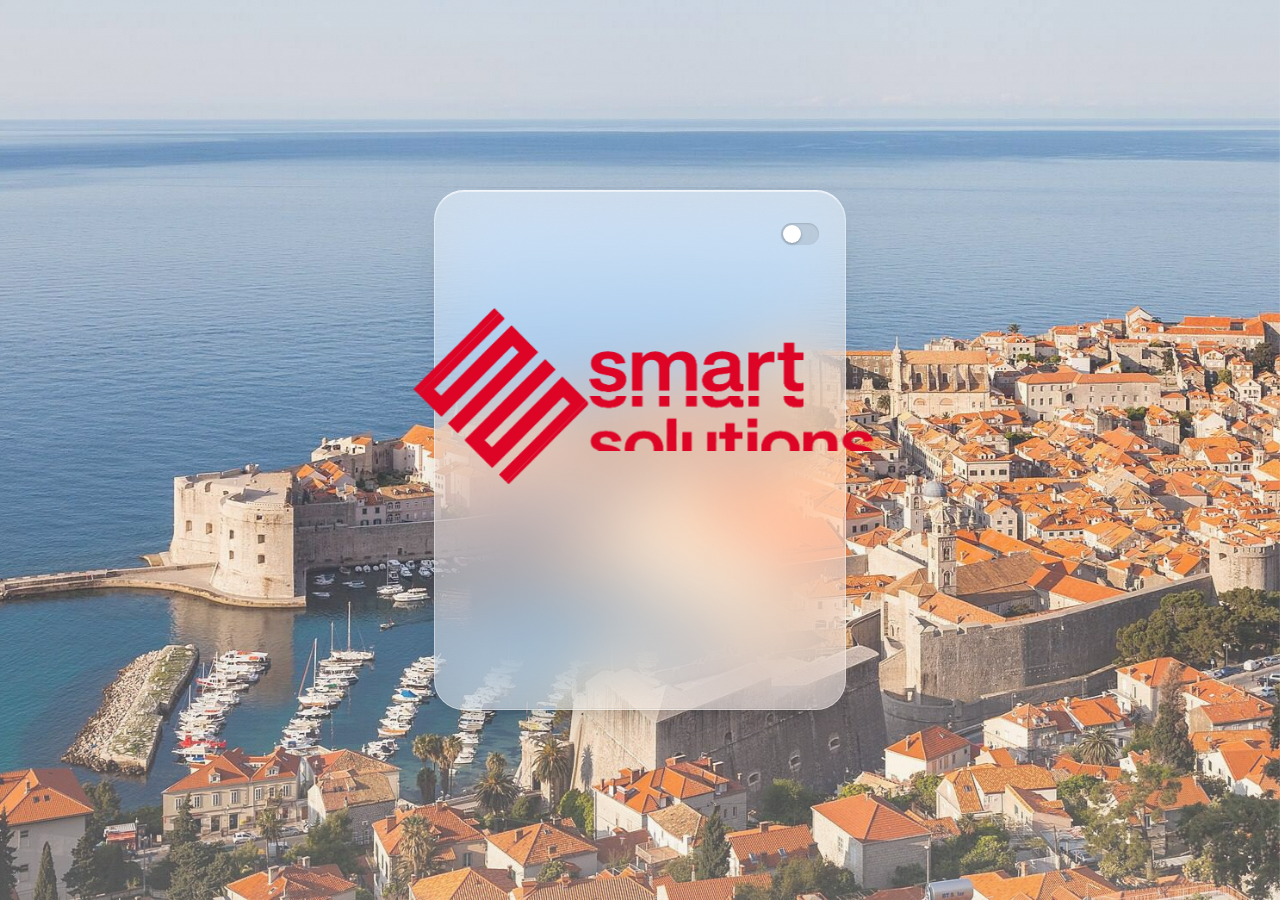
==== commit 154ecdf3: "Startup cinematic: the logo assembles, lands, and becomes the transition The splash, logon and dashb" ====
--- a/index.html
+++ b/index.html
@@ -2,7 +2,7 @@
 <html lang="hr">
 <head>
 <meta charset="utf-8">
-<meta name="viewport" content="width=device-width,initial-scale=1,viewport-fit=cover">
+<meta name="viewport" content="width=device-width,initial-scale=1,maximum-scale=1,user-scalable=no,viewport-fit=cover">
 <meta name="theme-color" content="#EEF0F1">
 <title>Smart Solutions · Operativa</title>
 <link rel="icon" type="image/png" sizes="32x32" href="brand/favicon-32.png">
@@ -12,6 +12,8 @@
 <link rel="preconnect" href="https://fonts.gstatic.com" crossorigin>
 <link href="https://fonts.googleapis.com/css2?family=Inter:wght@400;500;600;650;700;800&family=Sora:wght@400;500;600;700&display=swap" rel="stylesheet">
 <link rel="stylesheet" href="css/app.css">
+<link rel="preload" as="image" href="brand/logo-mark.png">
+<link rel="preload" as="image" href="brand/logo-word.png">
 <script>
 // Before first paint: honor the stored theme (or the OS) so dark-mode users
 // never get a white flash while the module graph loads.
@@ -26,6 +28,7 @@
 <div id="app-root"></div>
 <div id="toast" class="toast" role="status" aria-live="polite"></div>
 <noscript>Smart Solutions Operativa zahtijeva JavaScript.</noscript>
+<script src="js/vendor/gsap.min.js"></script>
 <script type="module" src="js/app.js"></script>
 </body>
 </html>
--- a/css/app.css
+++ b/css/app.css
@@ -9,7 +9,7 @@
   --red:#DD0426; --red-d:#B00320; --red-text:#B00320; --red-soft:rgba(221,4,38,.08); --night:#121212;
   --ink:#0A0C11; --ink2:#3A3C40; --ink3:#63676F; --ink4:#A2A7B1; --ink5:#E4E4E4;
   --paper:#EEF0F1; --sunk:rgba(2,3,5,.05);
-  --panel:#F4F4F3; --panel2:#FDFDFC; --side:#E9EBEE; --tab-surf:#F7F8FA;
+  --panel:#F4F4F3; --panel2:#FDFDFC; --side:#E9EBEE; --tab-surf:#FFFFFF;
   --glass:rgba(255,255,255,.44); --glass2:rgba(255,255,255,.70);
   --rim:rgba(255,255,255,.42); --rim-top:rgba(255,255,255,.75);
   --line:rgba(28,22,16,.09); --line2:rgba(28,22,16,.18); --hairline2:rgba(28,22,16,.06);
@@ -44,7 +44,7 @@
 
 *{box-sizing:border-box;-webkit-tap-highlight-color:transparent}
 html,body{margin:0;padding:0;background:var(--paper);min-height:100%;
-          width:100%;overflow-x:hidden}
+          width:100%;overflow-x:hidden;touch-action:manipulation}
 body{font-family:var(--sans);color:var(--ink);-webkit-font-smoothing:antialiased;
      transition:background .18s linear,color .18s linear}
 button{font-family:inherit;color:inherit;background:none;border:0;cursor:pointer;font-size:inherit}
@@ -95,7 +95,6 @@
 .gate{min-height:100dvh;display:flex;position:relative;z-index:1;overflow-y:auto;
       -webkit-overflow-scrolling:touch;
       padding:calc(16px + env(safe-area-inset-top)) 0 calc(16px + env(safe-area-inset-bottom))}
-.gate.enter{animation:app-fade .64s ease both}
 @keyframes app-fade{from{opacity:0}}
 
 /* startup splash (ASC Prag geometry): the double-S mark alone over the same
@@ -123,6 +122,7 @@
 .splash.out{animation:sp-out .42s cubic-bezier(.25,1,.5,1) both;pointer-events:none}
 @keyframes sp-out{to{opacity:0}}
 
+
 /* the canvas — the exact ASC phone-build backdrop: a soft cloud tone with
    three quiet tinted pools (brand, cool blue, gunmetal) and a fine grain.
    No drawn shapes, no arcs, no lines. */
@@ -138,7 +138,20 @@
   radial-gradient(44vmax 40vmax at 86% -8%,rgba(244,245,247,.04),transparent 62%)}
 .auth-bg::after{content:"";position:absolute;inset:0;opacity:.04;mix-blend-mode:overlay;
   background-image:url("data:image/svg+xml,%3Csvg xmlns='http://www.w3.org/2000/svg' width='200' height='200'%3E%3Cfilter id='n'%3E%3CfeTurbulence type='fractalNoise' baseFrequency='0.65' numOctaves='3' stitchTiles='stitch'/%3E%3C/filter%3E%3Crect width='200' height='200' filter='url(%23n)'/%3E%3C/svg%3E")}
-.gate.enter .auth-bg{animation:app-fade .64s ease both}
+
+/* the Dubrovnik backdrop — a real coastal photograph fills the ENTIRE
+   viewport behind the frosted card (the glass needs something to refract).
+   A quiet veil keeps the card and the copy honest in both themes. */
+.auth-photo{position:fixed;inset:0;z-index:0;pointer-events:none;
+  background:url("../brand/bg-dubrovnik-day.jpg") center/cover no-repeat}
+:root[data-theme="dark"] .auth-photo{
+  background-image:url("../brand/bg-dubrovnik-dusk.jpg")}
+.auth-veil{position:fixed;inset:0;z-index:0;pointer-events:none;background:
+  linear-gradient(180deg,rgba(238,240,241,.04),rgba(238,240,241,.12) 55%,rgba(238,240,241,.30))}
+:root[data-theme="dark"] .auth-veil{background:
+  linear-gradient(180deg,rgba(10,12,17,.22),rgba(10,12,17,.34) 55%,rgba(10,12,17,.52))}
+.auth-veil::after{content:"";position:absolute;inset:0;opacity:.05;mix-blend-mode:overlay;
+  background-image:url("data:image/svg+xml,%3Csvg xmlns='http://www.w3.org/2000/svg' width='200' height='200'%3E%3Cfilter id='n'%3E%3CfeTurbulence type='fractalNoise' baseFrequency='0.65' numOctaves='3' stitchTiles='stitch'/%3E%3C/filter%3E%3Crect width='200' height='200' filter='url(%23n)'/%3E%3C/svg%3E")}
 
 /* the card — audited 1:1 against the ASC phone build (scripts/audit-login.mjs):
    same width, side gaps, padding, radius, element heights, gaps and type scale.
@@ -152,8 +165,8 @@
              inset 0 1px 0 rgba(255,255,255,.55),inset 0 -1px 0 rgba(2,3,5,.05)}
 @supports ((backdrop-filter:blur(1px)) or (-webkit-backdrop-filter:blur(1px))){
   .login-card{background:rgba(255,255,255,.44);
-    -webkit-backdrop-filter:blur(34px) saturate(150%) brightness(108%);
-    backdrop-filter:blur(34px) saturate(150%) brightness(108%)}
+    -webkit-backdrop-filter:blur(34px) saturate(180%) brightness(106%);
+    backdrop-filter:blur(34px) saturate(180%) brightness(106%)}
 }
 :root[data-theme="dark"] .login-card{background:rgba(30,32,38,.88);
   border-color:rgba(255,255,255,.08);border-top-color:rgba(255,255,255,.16);
@@ -168,15 +181,30 @@
   opacity:.035;mix-blend-mode:overlay;
   background-image:url("data:image/svg+xml,%3Csvg xmlns='http://www.w3.org/2000/svg' width='160' height='160'%3E%3Cfilter id='n'%3E%3CfeTurbulence type='fractalNoise' baseFrequency='0.75' numOctaves='2' stitchTiles='stitch'/%3E%3C/filter%3E%3Crect width='160' height='160' filter='url(%23n)'/%3E%3C/svg%3E")}
 .login-card>*{position:relative;z-index:1}
-.gate.enter .login-card{animation:login-emerge .56s cubic-bezier(.25,1,.5,1) .1s both}
-@keyframes login-emerge{from{opacity:0;transform:translateY(14px) scale(.985)}
-  to{opacity:1;transform:none}}
-.gate:not(.enter) .login-card{animation:card-in .3s var(--snap) both}
+/* repeat visits (logout) skip the cinematic — quick, quiet card */
+.gate.plain .login-card{animation:card-in .3s var(--snap) both}
 @keyframes card-in{from{opacity:0;transform:translateY(16px) scale(.98)}to{opacity:1;transform:none}}
-@keyframes splash-fade{from{opacity:0;transform:translateY(5px)}to{opacity:1;transform:none}}
 .lc-top{display:flex;align-items:center;justify-content:space-between;margin-bottom:20px}
-/* logo height matches the ASC row exactly; width follows the brand's aspect */
+/* logo height matches the ASC row exactly; width follows the brand's aspect.
+   The artwork is composed live from its real parts (never redrawn): the mark
+   as four diagonal slices for the assembly, the two-line wordmark behind
+   slide-up masks. The composed box equals the old single logo-full image. */
 .lc-logo{height:26px;width:auto;display:block}
+.lc-asm{display:flex;align-items:center;gap:.4px}
+.asm-mark{position:relative;flex:none;height:26px;width:calc(26px*409/412)}
+.asm-mark .bar{position:absolute;inset:0;width:100%;height:100%;display:block}
+.asm-sheen{position:absolute;inset:0;opacity:0;pointer-events:none;
+  background:linear-gradient(115deg,transparent 40%,rgba(255,255,255,.75) 50%,transparent 60%);
+  background-size:240% 100%;background-position:140% 0;background-repeat:no-repeat;
+  -webkit-mask:url("../brand/logo-mark.png") center/contain no-repeat;
+  mask:url("../brand/logo-mark.png") center/contain no-repeat}
+.asm-word{position:relative;flex:none;height:calc(26px*269/412);
+  width:calc(26px*661/412)}
+.asm-word .w-clip{position:absolute;left:0;width:100%;height:50%;overflow:hidden}
+.asm-word .w-top{top:0}
+.asm-word .w-bot{top:50%}
+.asm-word .w-clip img{position:absolute;left:0;top:0;width:100%;height:auto;display:block}
+.asm-word .w-bot img{top:-100%}
 /* iOS sliding theme switch, ASC size — spring thumb, brand micro-glow on move */
 .sw{position:relative;width:38px;height:22px;flex:0 0 38px;border-radius:999px;border:0;padding:0;
   background:var(--line);transition:background .32s cubic-bezier(.25,1,.5,1);
@@ -269,6 +297,13 @@
       transition:transform .16s var(--snap),background .16s linear}
 :root[data-theme="dark"] .tr i{transform:translateX(20px);background:var(--night)}
 
+/* the maker's signature — quiet, in the background, always present.
+   White mark inverted to ink in light mode; native white in dark. */
+.mbd-sig{position:fixed;left:50%;bottom:calc(9px + env(safe-area-inset-bottom));
+  transform:translateX(-50%);height:20px;width:auto;z-index:5;pointer-events:none;
+  opacity:.08;filter:invert(1)}
+:root[data-theme="dark"] .mbd-sig{opacity:.09;filter:none}
+
 /* fine grain film over the whole app (ASC) */
 .grain{position:fixed;inset:0;z-index:60;pointer-events:none;opacity:.04;mix-blend-mode:overlay;
   background-image:url("data:image/svg+xml,%3Csvg xmlns='http://www.w3.org/2000/svg' width='200' height='200'%3E%3Cfilter id='n'%3E%3CfeTurbulence type='fractalNoise' baseFrequency='0.65' numOctaves='3' stitchTiles='stitch'/%3E%3C/filter%3E%3Crect width='200' height='200' filter='url(%23n)'/%3E%3C/svg%3E")}
@@ -296,8 +331,19 @@
 .ultrawide .shell{max-width:86dvw}
 
 /* top bar — lightweight: burger (phone), logo, hidden page title, demo chip */
-.top{display:flex;align-items:center;gap:14px;height:40px;margin-bottom:var(--gap);padding:0 4px}
-.top-logo{height:26px;width:auto;display:block}
+.top{display:flex;align-items:center;gap:12px;height:40px;margin-bottom:var(--gap);padding:0 4px}
+/* the SS mark IS the menu button — spring kick + soft brand glow on press */
+.brand-btn{display:grid;place-items:center;width:44px;height:44px;border:0;border-radius:13px;
+  cursor:pointer;background:transparent;flex:none;transition:background .16s var(--snap)}
+.brand-btn:hover{background:var(--sunk)}
+.brand-mark{height:26px;width:auto;display:block}
+.brand-btn.kick .brand-mark{animation:mark-kick .55s cubic-bezier(.34,1.56,.64,1)}
+.brand-btn.kick{animation:mark-glow .55s ease}
+@keyframes mark-kick{0%{transform:rotate(0) scale(1)}30%{transform:rotate(-14deg) scale(.86)}
+  65%{transform:rotate(7deg) scale(1.1)}100%{transform:rotate(0) scale(1)}}
+@keyframes mark-glow{35%{filter:drop-shadow(0 0 10px rgba(221,4,38,.45))}100%{filter:none}}
+/* the written part of the logo, baked into the card */
+.top-word{height:24px;width:auto;display:block}
 .pgt{position:absolute;width:1px;height:1px;margin:-1px;padding:0;overflow:hidden;
   clip:rect(0 0 0 0);white-space:nowrap;border:0}
 .demo-badge{margin-left:auto;font:700 10px var(--sans);letter-spacing:.12em;color:#fff;
@@ -307,6 +353,10 @@
 .stage{padding:4px 4px 20px;max-width:none;margin:0}
 
 /* ── floating sidebar: opaque, one step darker than the canvas ── */
+@media(min-width:1021px){
+  .side.enter{animation:side-in .55s cubic-bezier(.22,1,.36,1) .08s both}
+}
+@keyframes side-in{from{opacity:0;transform:translateX(-18px)}}
 .side{position:fixed;left:30px;top:30px;bottom:30px;width:var(--sbw);z-index:40;
   display:flex;flex-direction:column;padding:14px 10px;border-radius:22px;
   background:var(--side);
@@ -403,7 +453,6 @@
 :root[data-side="rail"] .sb-user{justify-content:center;padding:8px 0}
 :root[data-side="rail"] .sb-item.theme{justify-content:center}
 /* phone: hamburger + overlay — the menu stays a LEFT menu, never a bottom dock */
-.sb-burger{display:none}
 .side-scrim{position:fixed;inset:0;z-index:114;background:rgba(6,7,10,.45);opacity:0;
   visibility:hidden;transition:opacity .28s var(--smooth),visibility .28s;
   -webkit-backdrop-filter:blur(2px);backdrop-filter:blur(2px)}
@@ -430,10 +479,6 @@
   :root.side-open .side{transform:none}
   :root.side-open .side-scrim{opacity:1;visibility:visible}
   .sb-collapse{display:none}
-  .sb-burger{display:grid;place-items:center;width:44px;height:44px;border:0;border-radius:12px;
-    cursor:pointer;background:var(--panel);color:var(--ink);flex:none;
-    transition:transform .14s var(--snap)}
-  .sb-burger:active{transform:scale(.92)}
 }
 
 /* ══ glass cards ══ */
@@ -441,10 +486,11 @@
 @media(max-width:1100px){.cards{grid-template-columns:repeat(2,1fr)}}
 @media(max-width:520px){.cards{grid-template-columns:1fr}}
 .card{background:var(--panel);border:0;
-      border-radius:var(--r-card);padding:18px;position:relative;overflow:hidden;
+      border-radius:var(--r-card);padding:26px 18px 24px;min-height:104px;
+      position:relative;overflow:hidden;
       transition:background .38s var(--smooth),transform .16s var(--snap),
                  box-shadow .2s var(--snap)}
-.card:hover{box-shadow:var(--shadow-2)}
+.card:hover{transform:translateY(-2px);box-shadow:var(--shadow-2)}
 .card::before{content:"";position:absolute;left:0;top:0;bottom:0;width:3px;background:var(--red);
               transform:scaleY(0);transform-origin:top;transition:transform var(--t) var(--snap)}
 .card:hover{border-color:var(--line2)}
@@ -462,7 +508,9 @@
 
 .panel{background:var(--panel);border:0;
        border-radius:var(--r-card);overflow:hidden;margin-bottom:12px;position:relative;
-       transition:background .38s var(--smooth)}
+       transition:background .38s var(--smooth),transform .16s var(--snap),
+                  box-shadow .2s var(--snap)}
+@media(any-hover:hover){ .panel:hover{transform:translateY(-2px);box-shadow:var(--shadow-1)} }
 .panel .ph{padding:14px 16px 10px;display:flex;align-items:center;gap:10px}
 .panel .ph h2{font-family:var(--sans);font-weight:650;font-size:14.5px;letter-spacing:-.01em;
               margin:0}
@@ -473,12 +521,16 @@
 .stage .panel:nth-of-type(4){animation-delay:.21s}
 @keyframes panel-in{from{opacity:0;filter:blur(12px);transform:translateY(8px) scale(.99)}
   to{opacity:1;filter:blur(0);transform:none}}
-/* a faded catalogue image inside a panel — the thing the panel is about */
-.panel .p-img{position:absolute;right:-2%;bottom:-14%;width:300px;max-width:44%;opacity:.12;
-  pointer-events:none;
-  -webkit-mask:linear-gradient(115deg,transparent 6%,#000 48%);
-          mask:linear-gradient(115deg,transparent 6%,#000 48%)}
-:root[data-theme="dark"] .panel .p-img{opacity:.16}
+/* pictured panels: the photo COVERS the whole card, a panel-toned scrim
+   keeps every row readable — text left, photo breathing on the right */
+.p-cover{position:absolute;inset:0;width:100%;height:100%;object-fit:cover;z-index:0;
+  pointer-events:none}
+.p-scrim{position:absolute;inset:0;z-index:0;pointer-events:none;background:
+  linear-gradient(90deg,
+    color-mix(in srgb,var(--panel) 97%,transparent) 34%,
+    color-mix(in srgb,var(--panel) 86%,transparent) 68%,
+    color-mix(in srgb,var(--panel) 68%,transparent) 100%)}
+.panel .p-cover~*:not(.p-scrim):not(.tab-tl):not(.tab-corner){position:relative;z-index:1}
 
 /* ══ hero stage — the ASC dashboard stage, in Operativa terms ══ */
 .hero{position:relative;border-radius:var(--r-card);overflow:hidden;margin-bottom:12px;
@@ -496,11 +548,21 @@
   line-height:1.35;letter-spacing:.06em;text-transform:uppercase;color:rgba(237,240,245,.6)}
 .greet-line{font-family:var(--sora);font-size:clamp(22px,3vw,27px);font-weight:600;
   letter-spacing:-.02em;margin:8px 0 0}
-.hero-num{font-family:var(--sora);font-weight:500;font-size:clamp(58px,6.8vw,92px);
+.hero-num{display:block;text-align:left;padding:0;border:0;background:none;cursor:pointer;
+  font-family:var(--sora);font-weight:500;font-size:clamp(58px,6.8vw,92px);
   line-height:.96;letter-spacing:-.035em;margin:10px 0 4px}
 .hero-num em{font-style:normal;font:500 13px var(--sans);letter-spacing:.06em;
   text-transform:uppercase;color:rgba(237,240,245,.6);margin-left:8px}
 .hero .cap{font-size:13.5px;color:rgba(237,240,245,.6)}
+/* rotating status line — one honest stat at a time, rolling vertically */
+.cap.roll{height:21px;overflow:hidden}
+.cap.roll span{display:block;height:21px;line-height:21px;
+  animation:cap-roll 10.5s cubic-bezier(.22,1,.36,1) infinite}
+@keyframes cap-roll{0%,26%{transform:translateY(0)}
+  33%,59%{transform:translateY(-21px)}
+  66%,92%{transform:translateY(-42px)}
+  100%{transform:translateY(-63px)}}
+@media(prefers-reduced-motion:reduce){.cap.roll span{animation:none}}
 .hero .k,.greet-line,.hero-num,.hero .cap{text-shadow:0 1px 4px rgba(2,3,5,.82)}
 .meter{margin-top:14px;height:8px;border-radius:4px;background:rgba(244,245,247,.14);
   overflow:hidden;max-width:460px}
@@ -509,10 +571,16 @@
 
 /* Hanssen notched corner tabs — the label nests INTO the card corner (ASC).
    --tab-surf is the OPAQUE gap colour so the notch reads as a clean cutout. */
-.tab-corner,.tab-tl{position:absolute;z-index:4;font:600 10.5px var(--sans);
+.tab-corner,.tab-tl{position:absolute;z-index:4;margin:0;font:600 10.5px var(--sans);
   letter-spacing:.07em;text-transform:uppercase;color:var(--ink2);
   background:var(--tab-surf);padding:7px 13px 8px;white-space:nowrap;
   transition:background .38s var(--smooth)}
+.panel.tabbed{padding-top:40px}
+.panel.corner{padding-bottom:36px}
+.live-dot{display:inline-block;width:6px;height:6px;border-radius:50%;background:#2FBF5B;
+  margin-right:7px;vertical-align:1px;box-shadow:0 0 8px 2px rgba(47,191,91,.35);
+  animation:live-breathe 2.4s ease-in-out infinite}
+@keyframes live-breathe{50%{transform:scale(1.3);opacity:.75}}
 .tab-corner{bottom:0;right:0;border-radius:14px 0 0 0}
 .tab-tl{top:0;left:0;border-radius:0 0 14px 0}
 .tab-corner::before,.tab-corner::after,.tab-tl::before,.tab-tl::after{
@@ -535,15 +603,16 @@
              transform:scaleY(0);transition:transform var(--t) var(--snap)}
 .row:hover{background:var(--sunk)}
 .row:hover::before{transform:scaleY(1)}
-.row img{width:44px;height:44px;flex:0 0 44px;border-radius:9px;object-fit:cover;background:var(--sunk)}
+.row img{width:56px;height:56px;flex:0 0 56px;border-radius:14px;object-fit:cover;background:var(--sunk)}
 .row .b{flex:1;min-width:0}
 .row .n,.row .a{display:block}
 .row .n{font-size:13.5px;font-weight:650;white-space:nowrap;overflow:hidden;text-overflow:ellipsis}
 .row .a{font-size:11.5px;color:var(--ink3);margin-top:2px;letter-spacing:.01em;font-weight:500;
         white-space:nowrap;overflow:hidden;text-overflow:ellipsis}
 .row .rt{text-align:right;flex:0 0 auto}
-.row .big{font-family:var(--display);font-weight:900;font-size:15px;letter-spacing:-.04em;
+.row .big{font-family:var(--sora);font-weight:600;font-size:21px;letter-spacing:-.03em;
           font-variant-numeric:tabular-nums;display:block}
+.row .big.low{color:var(--red-text)}
 .row .ag{font-size:10.5px;color:var(--ink3);letter-spacing:.01em;font-weight:500}
 .badge-low{font-size:10px;font-weight:700;letter-spacing:.02em;padding:3px 9px;background:var(--red);
            color:#fff;border-radius:999px}
@@ -591,6 +660,51 @@
 .field-mode .card .v{font-size:44px}
 .field-mode .sb-item{min-height:48px;font-size:15px}
 
+/* dedicated item cards — each asset on its own card, its photo blended
+   into the card background (solid text side left, photo breathing right) */
+.icards{display:flex;flex-direction:column;gap:10px;padding:2px 12px 6px}
+.icard{position:relative;border-radius:18px;overflow:hidden;background:var(--panel2);
+  box-shadow:var(--shadow-1);padding:16px 16px 14px;min-height:106px;
+  transition:transform .16s var(--snap),box-shadow .2s var(--snap),
+             background .38s var(--smooth)}
+@media(any-hover:hover){ .icard:hover{transform:translateY(-2px);box-shadow:var(--shadow-2)} }
+.ic-bg{position:absolute;inset:0;width:100%;height:100%;object-fit:cover;
+  object-position:center right;z-index:0;pointer-events:none}
+.ic-scrim{position:absolute;inset:0;z-index:0;pointer-events:none;background:
+  linear-gradient(90deg,var(--panel2) 22%,
+    color-mix(in srgb,var(--panel2) 72%,transparent) 44%,
+    color-mix(in srgb,var(--panel2) 20%,transparent) 66%,
+    transparent 100%)}
+.icard>*:not(.ic-bg):not(.ic-scrim){position:relative;z-index:1}
+:root[data-theme="dark"] .ic-bg{filter:brightness(.72)}
+.ic-top{display:flex;align-items:flex-start;gap:12px;margin-bottom:12px}
+.ic-name{flex:1;font:700 17px/1.3 var(--sans);color:var(--ink);
+  text-shadow:0 1px 6px color-mix(in srgb,var(--panel2) 85%,transparent)}
+.ic-qty{flex:none;text-align:right;font:600 25px/1 var(--sora);letter-spacing:-.03em;
+  text-shadow:0 1px 6px color-mix(in srgb,var(--panel2) 85%,transparent);
+  color:var(--ink);font-variant-numeric:tabular-nums}
+.ic-qty.low{color:var(--red-text)}
+.ic-qty em{font-style:normal;display:block;margin-top:3px;
+  font:500 10.5px var(--sans);letter-spacing:.01em;color:var(--ink3)}
+.ic-acts{display:flex;gap:6px;justify-content:flex-end;align-items:center;flex-wrap:wrap}
+/* controls stay legible over the photo: frosted, not transparent */
+.icard .btn-ghost,.icard .qin{background:color-mix(in srgb,var(--panel2) 78%,transparent);
+  -webkit-backdrop-filter:blur(8px);backdrop-filter:blur(8px)}
+
+/* roomy rows — slight spacing between each, one clean line, larger text */
+.roomy .row{margin:4px 10px;border-radius:12px}
+.roomy .row:last-of-type{margin-bottom:12px}
+.roomy .row+.row{box-shadow:none}
+.roomy .row .n{font-size:15px}
+
+/* quantity field — type an amount instead of tapping one by one */
+.qin{width:64px;min-height:44px;text-align:center;border:1px solid var(--line);
+  border-radius:12px;background:var(--panel2);color:var(--ink);
+  font:600 15px var(--sans);outline:none;-moz-appearance:textfield;appearance:textfield;
+  transition:border-color .18s ease}
+.qin::-webkit-outer-spin-button,.qin::-webkit-inner-spin-button{-webkit-appearance:none;margin:0}
+.qin:focus{border-color:var(--red)}
+
 /* ══ inline row actions — real touch targets ══ */
 .acts-inline{display:flex;gap:6px}
 .btn-sq{width:auto;min-width:44px;min-height:44px;padding:9px 13px}
@@ -647,6 +761,16 @@
 }
 
 /* gate exit: the continuous login → dashboard transition */
+/* login → dashboard hand-off overlay: a paper veil covers the swap while
+   the mark's four bands stretch into full-width rails and the mark itself
+   flies home to the top-bar brand button (js/motion.js gateToShell). */
+.handoff{position:fixed;inset:0;z-index:80;pointer-events:none}
+.ho-veil{position:absolute;inset:0}
+.ho-rail{position:absolute;height:2px;width:100vw;border-radius:2px;
+  background:linear-gradient(90deg,transparent,var(--red) 16%,var(--red) 84%,transparent);
+  transform-origin:50% 50%}
+.ho-mark{position:absolute;display:block}
+.brand-mark.await{opacity:0}
 .gate.out{animation:gate-out .34s var(--snap) both}
 @keyframes gate-out{to{opacity:0;transform:scale(1.02)}}
 .gate.out .login-card{animation:login-out .3s var(--snap) both}
